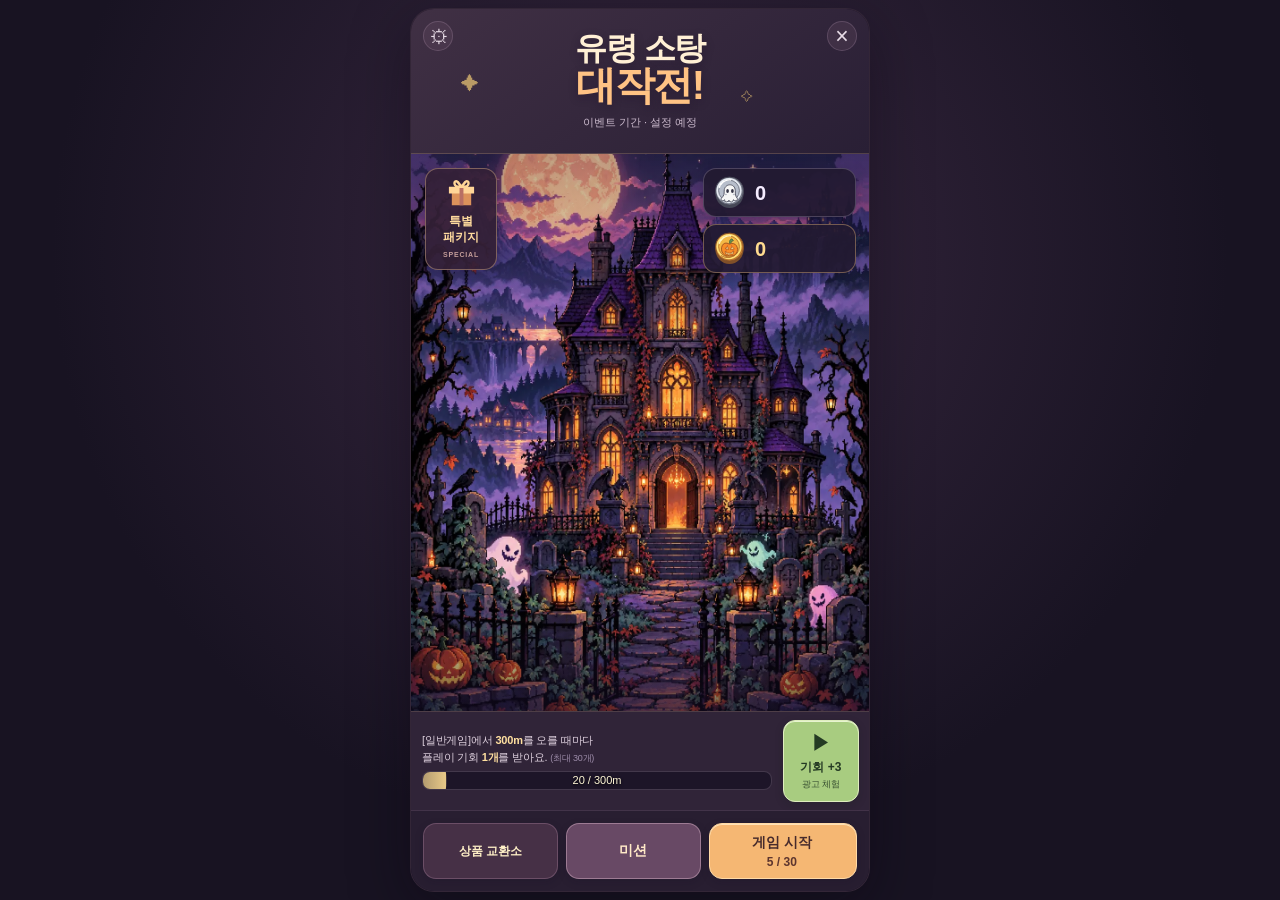
==== site/index.html @ 6f6b8cf3 "Refine quit flow, miss penalty settings, and bounty reel motion" ====
<!doctype html>
<html lang="ko"><head><meta charset="utf-8"><meta name="viewport" content="width=device-width,initial-scale=1,viewport-fit=cover"><meta name="theme-color" content="#181225"><meta name="color-scheme" content="dark light"><meta name="description" content="캣점프 할로윈 이벤트 · 유령을 잡고, 강화하고, 호박 코인으로 상품을 교환하세요."><title>유령 소탕 대작전! · 캣점프 할로윈</title><link rel="preload" as="image" href="assets/refined-ghost-atlas.webp"><link rel="preload" as="image" href="assets/game-over-halloween-v1.png"><link rel="icon" href="assets/target.png"><link rel="stylesheet" href="style.css?v=20261011-common-defaults"><link rel="stylesheet" href="viewport.css?v=20261011-common-defaults"><link rel="stylesheet" href="shot-effects.css?v=20261011-common-defaults"><link rel="stylesheet" href="hunt-ui.css?v=20261011-common-defaults"><link rel="stylesheet" href="shotgun.css?v=20261011-common-defaults"><link rel="stylesheet" href="event-dialogs.css?v=20261011-common-defaults"><link rel="stylesheet" href="missions.css?v=20261011-common-defaults"></head><body>
<main class="app" id="app">
<section class="screen lobby" id="lobby" aria-label="이벤트 메인화면">
<header class="event-header"><button class="icon-button event-settings" id="settings-open" aria-label="프로토타입 설정">⚙</button><button class="icon-button close-event" id="close-event" aria-label="이벤트 닫기">×</button><div class="title-stars" aria-hidden="true">✦ <span>✧</span></div><h1>유령 소탕<br><em>대작전!</em></h1><p class="event-period">이벤트 기간 · 설정 예정</p></header>
<div class="lobby-scene"><img class="scene-art" src="assets/haunted-lobby.webp" alt="보름달 아래 빛나는 창문과 유령들이 있는 픽셀 저택"><div class="scene-shade"></div>
<button class="package-button" id="package-open"><span class="package-icon" aria-hidden="true"><svg viewBox="0 0 32 32"><path d="M6 13h20v15H6z" fill="#dc925b"/><path d="M3 9h26v7H3z" fill="#ffd597"/><path d="M14 9h4v19h-4z" fill="#b86f64"/><path d="M16 9C6 10 8 1 12 4zm0 0c10 1 8-8 4-5z" fill="none" stroke="#ffd597" stroke-width="2.5" stroke-linejoin="round"/></svg></span><span>특별<br>패키지</span><small>SPECIAL</small></button>
<div class="lobby-wallet" aria-label="보유 코인"><div class="currency silver" aria-label="강화 코인"><span data-coin="ghost"></span><div><strong id="wallet-upgrade">0</strong></div></div><div class="currency gold" aria-label="상품교환소 코인"><span data-coin="pumpkin"></span><div><strong id="wallet-event">0</strong></div></div></div>
</div>
<section class="chance-panel" aria-label="플레이 기회 충전"><button class="distance-panel" id="distance-open" aria-label="일반 게임 거리와 기회 획득 안내"><p>[일반게임]에서 <b>300m</b>를 오를 때마다<br>플레이 기회 <b>1개</b>를 받아요. <span>(최대 30개)</span></p><div class="distance-track"><i id="distance-fill"></i><strong id="distance-count">20 / 300m</strong></div></button><button class="ad-button" id="ad-open"><span class="play-icon">▶</span><b>기회 +3</b><small>광고 체험</small></button></section>
<footer class="lobby-actions"><button type="button" class="shop-button" id="shop-open" aria-disabled="true">상품 교환소</button><button type="button" class="mission-button" id="mission-open">미션</button><button class="start-button" id="upgrade-open">게임 시작<span id="ticket-count">5 / 30</span><i>▶</i></button></footer>
</section>
<section class="screen closed-screen" id="closed-screen" hidden><span class="closed-art" data-coin="pumpkin"></span><h2>할로윈의 밤이<br>기다리고 있어요.</h2><button class="primary" id="reopen">이벤트 다시 열기</button></section>
<section class="screen hunt-screen" id="hunt-screen" hidden aria-label="유령 사냥">
<header class="hunt-hud">
<div class="hunt-topline"><div class="hunt-clock" role="timer" aria-label="남은 시간"><i id="time-fill"></i><strong id="time-label">1:30</strong></div><button class="icon-button" id="pause" aria-label="일시정지">Ⅱ</button></div>
<div class="hunt-status-row"><div class="wave-status" aria-label="웨이브 진행"><strong>Wave <b id="wave-number">1</b></strong><span><b id="wave-count">0</b><i>/</i><b id="wave-goal">8</b></span></div><div class="bounty-status" aria-label="황금 유령 현상금 배수"><span class="wanted-art" id="wanted-art"></span><b id="multiplier">×?</b></div><div class="run-wallet" aria-label="이번 판 강화 코인"><span data-coin="ghost"></span><b id="run-upgrade">0</b></div></div>
</header>
<div class="arena" id="arena" aria-label="유령 사냥터"><div class="arena-scenery"></div><div id="ghost-layer"></div><canvas id="effect-layer" aria-hidden="true"></canvas><span class="arena-hint">사라지기 전에, 탭!</span>
<div class="wave-intro" id="wave-intro" hidden><h2 id="brief-wave">Wave 1</h2><div class="bounty-card"><span class="wanted-label">유령 현상금</span><div class="bounty-reward" role="group" aria-label="황금 유령 한 마리의 호박 코인 현상금"><span data-coin="pumpkin"></span><strong id="brief-coins" aria-live="polite">+?</strong></div><div class="poster-portrait"><div id="brief-art"></div></div><div class="bounty-formula"><div class="bounty-reel" id="brief-reel" aria-hidden="true"><div id="brief-strip"></div></div><b id="brief-multiplier" hidden>X?</b></div></div></div>
<div id="ending" class="ending" role="status" hidden><img src="assets/game-over-halloween-v1.png" width="1536" height="1024" alt="GAME OVER"></div></div>
<footer class="hunt-item-slot" aria-label="현재 적용 중인 광고 아이템"><span id="shotgun-active" class="active-item" hidden><strong>샷건</strong><span>적용 중</span></span><span id="ghosts-x2-active" class="active-item" hidden><strong>유령 X2</strong><span>적용 중</span></span></footer>
</section>
</main>
<p id="storage-note" role="status"></p>
<dialog id="mission-dialog" class="mission-dialog" aria-labelledby="mission-title">
<div class="mission-heading"><button type="button" id="mission-back" class="event-back" aria-label="이벤트 메인화면으로 돌아가기"><svg viewBox="0 0 44 36" aria-hidden="true" focusable="false"><path d="M19 4 5 18l14 14v-7h20V11H19Z" fill="currentColor" stroke="#814523" stroke-width="2.5" stroke-linejoin="miter"/></svg></button><h2 id="mission-title">미션</h2><span aria-hidden="true"></span></div>
<div id="mission-list" class="mission-list" role="region" aria-label="미션 목록" tabindex="0"></div>
<footer class="mission-reward"><div class="mission-reward-top"><p>모든 미션 완료 시<br><strong>특별 고양이</strong> 획득</p><img src="assets/special-cat-reward.svg" width="146" height="106" alt="특별 고양이 보상"></div><div class="mission-reward-bottom"><div id="mission-total-track" class="mission-track" role="progressbar" aria-label="완료한 미션 수" aria-valuemin="0" aria-valuemax="9" aria-valuenow="0"><i id="mission-total-fill"></i><span id="mission-total-count">0 / 9</span></div><button type="button" id="mission-claim" class="mission-claim" disabled>받기</button></div></footer>
</dialog>
<dialog id="upgrade-dialog" class="event-dialog" aria-labelledby="upgrade-title">
<div class="event-dialog-heading">
<button type="button" class="event-back" data-close="upgrade-dialog" aria-label="이벤트 메인화면으로 돌아가기"><svg viewBox="0 0 44 36" aria-hidden="true" focusable="false"><path d="M19 4 5 18l14 14v-7h20V11H19Z" fill="currentColor" stroke="#814523" stroke-width="2.5" stroke-linejoin="miter"/></svg></button>
<h2 class="event-dialog-title" id="upgrade-title">업그레이드</h2>
</div>
<div class="event-panel">
<div class="upgrade-wallet" aria-label="보유 강화 코인"><span data-coin="ghost"></span><b id="upgrade-balance">0</b></div>
<div id="upgrade-cards"></div>

<div class="event-dialog-actions upgrade-actions">
<button type="button" class="reward-ad" id="shotgun-ad" aria-label="광고 체험으로 다음 한 판 샷건 장착"><span class="video-mark" aria-hidden="true">▶</span><span id="shotgun-label">샷건 장착</span></button>
<button type="button" class="reward-ad" id="ghosts-x2-ad" aria-label="광고 체험으로 다음 한 판 유령 소환 빈도 2배"><span class="video-mark" aria-hidden="true">▶</span><span id="ghosts-x2-label">유령 X2</span></button>
<button type="button" class="event-action" id="upgrade-start">게임 시작<span id="upgrade-tickets">(5/30)</span></button>
</div></div></dialog>
<dialog id="pause-dialog" aria-labelledby="pause-title"><small>TAKE A BREATH</small><h2 id="pause-title">잠깐, 숨 고르기</h2><p>유령들도 기다리고 있어요.</p><button class="icon-button pause-sound" id="sound" aria-label="사운드 켜짐">♪</button><button class="primary" id="resume">계속 사냥하기</button><button class="quiet" id="quit">사냥 종료하고 보상 받기</button></dialog>
<dialog id="continue-dialog" class="event-dialog" aria-labelledby="continue-title">
<h2 class="event-dialog-title" id="continue-title">이어하기</h2>
<div class="event-panel">
<figure class="continue-portrait"><img src="assets/continue-friends.png" alt="고양이를 응원하는 다섯 유령 친구" width="512" height="512"></figure>
<p class="continue-copy">광고 시청 후 계속 플레이하시겠습니까?<br><span>(체력 회복, 샷건 및 유령 X2 적용)</span></p>
<div class="event-dialog-actions"><button type="button" class="event-action secondary" id="continue-back">뒤로</button><button type="button" class="reward-ad" id="continue-ad"><span class="video-mark" aria-hidden="true">▶</span>이어하기</button></div>
</div></dialog>
<dialog id="result-dialog" class="event-dialog" aria-labelledby="result-title">
<h2 class="event-dialog-title" id="result-title">게임 결과</h2>
<div class="event-panel">
<div class="result-summary">
<div class="result-silver" aria-label="획득한 강화 코인"><span data-coin="ghost"></span><strong id="result-upgrade-coins">+0</strong></div>
<div class="result-completed"><strong><span>WAVE</span> <b id="result-waves">0</b></strong></div>
</div>
<section class="result-prize" aria-labelledby="result-prize-title">
<h3 id="result-prize-title">획득 보상</h3>
<div class="result-pumpkin" aria-label="획득한 상품 교환소 코인"><span data-coin="pumpkin"></span><strong id="result-event-coins" aria-live="polite">+0</strong></div>
<button type="button" class="reward-ad" id="result-double"><span class="video-mark" aria-hidden="true">▶</span><span id="result-double-label">보상 2배</span></button>

</section>
<div class="event-dialog-actions"><button class="event-action secondary" id="result-home">뒤로</button><button class="event-action" id="result-retry">재도전<span id="result-tickets">(0/30)</span></button></div>
</div></dialog>
<dialog id="info-dialog" aria-labelledby="info-title"><small id="info-eyebrow">HALLOWEEN EVENT</small><h2 id="info-title"></h2><p id="info-copy"></p><button class="primary" id="info-action" hidden></button><button class="quiet" data-close="info-dialog">닫기</button></dialog>
<dialog id="settings-dialog" aria-labelledby="settings-title"><div class="dialog-heading"><h2 id="settings-title">프로토타입 설정</h2><button class="icon-button" data-close="settings-dialog" aria-label="설정 닫기">×</button></div><p>밸런스는 다음 판부터 적용돼요.</p><form id="settings-form"><label>시작 시간 <input id="setting-duration" type="number" min="15" max="120" step="5" required></label><label>헛발 1회당 감소 시간 (초) <input id="setting-miss-penalty" type="number" min="0" max="5" step="0.1" required></label><label>기본 시간 회복 (%) <input id="setting-recovery-percent" type="number" min="0" max="30" step="1" required></label><label>한 판 총 회복 한도 (초) <input id="setting-recovery-limit" type="number" min="0" max="300" step="5" required></label><label>유령 등장 간격 <input id="setting-spawn" type="number" min="0.15" max="2" step="0.01" required></label><label>황금 등장 간격 <input id="setting-gold-interval" type="number" min="1" max="30" step="0.5" required></label><label>웨이브당 황금 한도 <input id="setting-gold-limit" type="number" min="1" max="10" step="1" required></label><button class="primary" type="submit">적용하기</button></form><button class="quiet" id="demo-credit">강화·교환 체험용 코인 +100</button><button class="quiet" id="reset-records">최고 기록 초기화</button><button class="quiet" id="defaults">밸런스 기본값 복원</button><p id="settings-status" role="status" class="status"></p></dialog>
<noscript>JavaScript를 켜면 게임을 플레이할 수 있어요.</noscript><script type="module" src="app.mjs?v=20261012-play-controls"></script></body></html>
---- site/style.css ----
:root{color-scheme:dark;--ink:#191123;--panel:#282039;--line:#5c435a;--cream:#fff0c7;--muted:#b3a0b9;--orange:#ffa652;--purple:#c9b0ed;--gold:#ffd977}*{box-sizing:border-box}body{margin:0;background:#130e1d;color:var(--cream);font-family:-apple-system,BlinkMacSystemFont,'Segoe UI','Malgun Gothic',sans-serif;font-size:14px;min-height:100svh;background-image:radial-gradient(#65445840 1px,transparent 1px);background-size:18px 18px}button,input{font:inherit}button{cursor:pointer;touch-action:manipulation;color:inherit}button:focus-visible,input:focus-visible{outline:3px solid #ffe0a0;outline-offset:3px}button:disabled{cursor:not-allowed;filter:saturate(.25);opacity:.55}button{border:0}button:not(:disabled):active{transform:translateY(2px)}[hidden]{display:none!important}svg,img{display:block}svg{width:100%;height:100%}.desktop-label{max-width:460px;margin:22px auto 12px;letter-spacing:3px;font-size:10px;color:#b19bb9;text-align:center}.desktop-label span{color:var(--orange);padding:0 10px}.app{width:min(100%,460px);margin:auto;border:4px solid #110d19;box-shadow:0 0 0 1px #8b6b7555,0 22px 80px #0007;overflow:hidden;background:var(--ink)}.screen{height:clamp(750px,calc(100svh - 98px),940px);min-height:750px}.lobby{display:grid;grid-template-rows:150px minmax(350px,1fr) 100px 80px}.event-header{position:relative;text-align:center;background:#2c1e35;border-bottom:4px solid #110d19;overflow:hidden;background-image:linear-gradient(90deg,#372437 1px,transparent 1px),linear-gradient(#372437 1px,transparent 1px);background-size:24px 24px}.event-kicker{display:block;color:#d6ad96;font-size:9px;letter-spacing:2.5px;margin-top:12px}.event-header h1{margin:7px 0 6px;font-family:'Arial Black','Malgun Gothic',sans-serif;font-size:31px;line-height:1.12;letter-spacing:2px;font-weight:1000;color:#ffdba0;text-shadow:3px 0 #743b3a,-3px 0 #743b3a,0 3px #743b3a,0 -3px #743b3a,4px 5px #140f1d}.event-header h1 em{font-size:41px;color:#ffab5b;font-style:normal}.event-period{font-size:10px;letter-spacing:1px;color:#cfb8c3;margin:10px 0 0}.title-stars{position:absolute;left:48px;top:58px;color:#ffd77a;font-size:24px}.title-stars span{position:absolute;left:282px;top:16px;font-size:15px}.icon-button{width:34px;height:34px;background:#403044;border:2px solid #816371;box-shadow:inset 2px 2px #b2877740,inset -2px -2px #140f20;color:#ecdbcd;font-size:23px;display:grid;place-items:center;line-height:1}.close-event{position:absolute;right:10px;top:10px;width:28px;height:28px;font-size:23px}.lobby-scene{position:relative;isolation:isolate;background:#291d3a;overflow:hidden}.scene-art{width:100%;height:100%;object-fit:cover;object-position:center 50%;image-rendering:auto;position:absolute;inset:0;z-index:-2}.scene-shade{position:absolute;inset:0;background:linear-gradient(#17102b45,transparent 35%,transparent 80%,#140c2599);z-index:-1}.package-button{position:absolute;top:12px;left:12px;width:73px;padding:7px 4px 5px;background:#3a263def;border:2px solid #9a725e;box-shadow:3px 3px #170f29,inset 2px 2px #efcda02c;color:#ffdb9e;font-size:12px;font-weight:bold}.package-icon{display:block;font-size:27px;line-height:30px;color:#fcb54e;text-shadow:2px 2px #bd6737}.package-button small{display:block;font-size:7px;margin-top:5px;letter-spacing:1px;color:#c49d9a}.lobby-wallet{position:absolute;right:10px;top:12px;width:145px;display:grid;gap:6px}.currency{height:47px;background:#251c32ee;border:2px solid #938593;box-shadow:2px 2px #100c1c;display:flex;align-items:center;gap:9px;padding:3px 8px}.currency>span{width:29px;height:31px;flex-shrink:0}.currency div{min-width:0}.currency small{display:block;font-size:8px;color:#d5c8e7;line-height:12px}.currency strong{font-size:19px;font-weight:700;line-height:23px;color:#f5ecff}.currency.gold{border-color:#bf9460}.currency.gold small{color:#e8c88b}.currency.gold strong{color:#ffdd80}.scene-caption{position:absolute;bottom:12px;left:12px;right:12px;padding:9px 10px;background:#1a152ae6;border:1px solid #9a78816b;font-size:10px;display:flex;align-items:center;gap:7px}.caption-dot{width:5px;height:5px;background:#ffb766;box-shadow:0 0 8px #ffbb80}.scene-caption small{margin-left:auto;color:#a992bb;font-size:8px}.scene-caption b{color:#eed9c1}.chance-panel{display:grid;grid-template-columns:1fr 82px;border-top:4px solid #110c1a;border-bottom:4px solid #110c1a;background:#33273e}.distance-panel{padding:11px 10px 8px;background:none;text-align:left;min-width:0}.distance-panel p{margin:0 0 8px;font-family:'Malgun Gothic',sans-serif;font-size:10px;line-height:1.6;color:#ded0de;letter-spacing:-.3px}.distance-panel p b{color:#ffe0a0}.distance-panel p span{font-size:9px;color:#9e8daa}.distance-track{height:19px;background:#161122;border:2px solid #706073;position:relative;overflow:hidden}.distance-track i{width:100%;transform-origin:left;position:absolute;left:0;top:0;height:100%;background:#dac584;box-shadow:inset 0 3px #ffefad}.distance-track strong{position:relative;display:block;text-align:center;line-height:15px;color:#fff7d7;font-size:10px;text-shadow:1px 1px #000,-1px -1px #000;font-weight:400}.ad-button{background:#a5c584;border-left:3px solid #150e20;color:#24332c;box-shadow:inset 3px 3px #d0dfa6,inset -3px -3px #62784e;display:flex;align-items:center;justify-content:center;flex-direction:column;gap:4px}.play-icon{border:2px solid #314b39;box-shadow:2px 2px #354d3a;font-size:21px;width:36px;height:28px;line-height:23px;text-align:center}.ad-button b{font-size:12px;margin-top:2px}.ad-button small{font-size:8px;opacity:.85}.lobby-actions{display:grid;grid-template-columns:1fr 1.25fr;gap:12px;padding:12px;background:#251c31}.lobby-actions button{border:2px solid #795a69;box-shadow:inset 2px 2px #fff1bb22,inset -3px -3px #120c2055,3px 3px #0f0c16;font-weight:bold;font-size:13px;min-height:50px}.shop-button{display:flex;align-items:center;justify-content:center;gap:8px;background:#453044}.shop-button>span{width:24px;height:26px}.start-button{position:relative;background:#efa259!important;border-color:#ffd38e!important;color:#382430;padding-right:20px}.start-button>span{display:block;font-size:10px;margin-top:4px;color:#613838}.start-button i{position:absolute;right:14px;top:19px;font-style:normal;font-size:13px}.outside-tools{width:min(460px,100%);margin:12px auto 20px;display:flex;align-items:center;justify-content:space-between;color:#6f5f80;font-size:7px;padding:0 4px}.outside-tools button{color:#b29aba;background:none;font-size:9px;padding:5px}.outside-tools button:disabled{opacity:.3}#storage-note{text-align:center;color:#ffab81;font-size:11px}.owned-decor{position:absolute;left:18px;bottom:65px;display:flex;gap:12px;align-items:end}.owned-decor span{width:40px;height:48px;filter:drop-shadow(3px 3px #170e25);animation:float 3s ease-in-out infinite}.owned-decor .owned-badge{width:auto;height:auto;padding:7px;background:#452836;border:2px solid #dca263;color:#ffdeaa;font-size:10px;animation:none}.closed-screen{display:flex;flex-direction:column;align-items:center;justify-content:center;gap:25px;text-align:center}.closed-art{height:100px;width:100px}.closed-screen h2{font-size:23px;line-height:1.6}.closed-screen button{width:70%}
dialog{width:min(410px,calc(100vw - 28px));max-height:calc(100svh - 30px);overflow:auto;border:3px solid #ad8190;background:#2b2037;color:var(--cream);padding:23px;box-shadow:0 0 0 4px #130d20,8px 8px #100b18cc;text-align:center;scrollbar-color:#8f6587 #261b32}dialog::backdrop{background:#0d0918c9}dialog h2{font-size:23px;margin:8px 0 18px;letter-spacing:-1px}dialog>small,.dialog-heading small{font-size:8px;letter-spacing:2px;color:#c398aa}dialog p{color:#c8b4c9;font-size:12px;line-height:1.8}.dialog-heading{display:flex;align-items:center;justify-content:space-between;text-align:left;gap:10px}.dialog-heading .icon-button{flex-shrink:0}.dialog-heading h2{margin:7px 0 12px}.dialog-wallet{display:flex;align-items:center;gap:9px;padding:11px;background:#1c1629;border:1px solid #76596e;color:#f4e4be}.dialog-wallet>span{height:25px;width:25px}.dialog-wallet>b{font-size:19px;margin-right:14px}.dialog-wallet>small{font-size:10px;color:#a88daa}.dialog-intro{font-size:10px!important;margin:13px 0}.primary{display:block;width:100%;background:#eda15d;border:2px solid #ffd491;color:#3d2631;box-shadow:inset 2px 2px #ffe3a17d,inset -3px -3px #b76e43,3px 3px #160e20;min-height:48px;padding:13px;font-weight:bold;font-size:14px;margin-top:15px}.primary span{font-size:10px;display:block;margin-top:5px;font-weight:normal}.quiet{display:block;width:100%;padding:13px 4px;background:transparent;color:#d6becb;font-size:11px}.status{font-size:10px!important;color:#efc38c!important;min-height:16px}.fine-print{font-size:9px!important;color:#a68da8!important;margin:14px 0 0!important;line-height:1.8!important}#upgrade-cards{display:grid;gap:10px}.upgrade-card{border:2px solid #654d6b;background:#21182e;text-align:left;padding:12px;position:relative}.upgrade-card-head{display:flex;align-items:center;gap:9px}.upgrade-card-icon{width:32px;height:32px;flex-shrink:0}.upgrade-card h3{font-size:12px;margin:0;line-height:1.5;flex:1}.upgrade-level{font-size:9px;color:#dcc28c;white-space:nowrap}.upgrade-card p{font-size:9px;margin:7px 0;line-height:1.6;color:#a890ae}.upgrade-bottom{display:flex;align-items:center;justify-content:space-between;gap:5px}.upgrade-effect{font-size:12px;white-space:nowrap;color:#d8cee9}.upgrade-effect b{color:#ffe0a1}.upgrade-effect span{padding:0 5px;color:#816888}.upgrade-buy{border:1px solid #9e7b9d;background:#5c4166;padding:7px 9px;font-size:9px;min-height:31px;white-space:nowrap}.upgrade-track{height:3px;background:#110d1e;margin-top:10px}.upgrade-track i{display:block;height:100%;background:#d7a9ca;transform-origin:left}.shop-item{display:grid;grid-template-columns:45px 1fr;gap:10px;text-align:left;padding:15px 0;border-bottom:1px solid #6d516b}.shop-item-art{height:48px;width:44px}.shop-item h3{font-size:13px;margin:0 0 4px}.shop-item p{font-size:9px;margin:0}.shop-item button{padding:7px 10px;margin-top:8px;font-size:10px;background:#6b4e46;border:1px solid #b7986d;color:#ffe0a0}#info-copy{white-space:pre-line}#settings-form label{display:flex;align-items:center;justify-content:space-between;font-size:11px;margin:12px 0}input{width:90px;background:#171121;border:2px solid #795f7e;color:#ffe4b5;padding:8px}#settings-form .primary{font-size:12px}.hunt-screen{display:flex;flex-direction:column;background:#21172d}.hunt-header{display:flex;align-items:center;justify-content:space-between;padding:14px 16px 8px}.hunt-header small{display:block;font-size:8px;letter-spacing:2px;color:#a58bac}.hunt-header strong{font-size:20px;color:#ffe2ac;line-height:1.7}.hunt-controls{display:flex;gap:8px}.timer{display:flex;align-items:center;gap:10px;padding:0 16px 12px;color:#e1c191}.timer>div{height:7px;flex:1;background:#100d19;border:1px solid #634e6b}.timer i{display:block;height:100%;width:100%;background:#bfc993;transform-origin:left}.timer strong{font-size:13px;width:39px;text-align:right}.hunt-wallet{display:grid;grid-template-columns:1fr 1fr;margin:0 12px 10px;gap:8px}.hunt-wallet>div{display:grid;grid-template-columns:28px 1fr;column-gap:8px;background:#171120;border:1px solid #674d66;padding:8px}.hunt-wallet>div>span{grid-row:1/3;width:27px;height:29px}.hunt-wallet small{font-size:8px;color:#ad94b2}.hunt-wallet b{font-size:17px;line-height:21px}.hunt-wallet>div+div{color:#ffda8f}.wanted-bar{display:flex;align-items:center;gap:9px;background:#4b3343;padding:8px 14px;border-top:2px solid #8e656a;border-bottom:3px solid #120e1e;min-height:63px}.wanted-art{height:43px;width:43px}.wanted-bar>div{flex:1}.wanted-bar small{font-size:8px;display:block;color:#c6a0b1}.wanted-bar strong{font-size:12px;line-height:2;color:#ffe0aa}.wanted-bar>b{font-size:26px;color:#ffc373}.wanted-bar>small{font-size:10px;white-space:nowrap}.arena{position:relative;flex:1;min-height:250px;overflow:hidden;isolation:isolate;touch-action:none;user-select:none;background:#221831}.arena-scenery{position:absolute;inset:0;z-index:-2;background:linear-gradient(#171127b3,#201327b0),url('assets/haunted-lobby.webp') center 72%/cover;image-rendering:auto}.arena-hint{position:absolute;bottom:12px;left:0;right:0;text-align:center;color:#9e86b7;font-size:8px;pointer-events:none;letter-spacing:1px}#ghost-layer,#effect-layer{position:absolute;inset:0;pointer-events:none}.ghost-target{position:absolute;top:0;left:0;padding:0;margin:0;background:transparent;pointer-events:auto;transform-origin:center;border:0;will-change:transform;filter:drop-shadow(3px 4px #140d26)}.ghost-target:not(:disabled):active{filter:brightness(1.3)}.ghost-target:disabled{opacity:1;filter:drop-shadow(3px 4px #140d26)}.ghost-target svg{width:100%;height:100%}.type-gold{z-index:2;filter:drop-shadow(0 0 6px #ffe89780)}.hunt-footer{background:#2c2036;border-top:3px solid #110b1c;padding:12px 16px 14px}.hunt-footer>div:first-child{display:flex;align-items:center;justify-content:space-between}.hunt-footer span{font-size:10px;color:#bb9fc0}.hunt-footer strong{font-size:17px}.wave-track{height:5px;margin-top:9px;background:#130d20}.wave-track i{display:block;height:100%;width:100%;background:#d9bb80;transform-origin:left}.hunt-footer p{display:flex;align-items:center;gap:7px;margin:9px 0 6px;font-size:10px;color:#c9afca}.hunt-footer p>span[data-coin]{width:17px;height:18px}.hunt-footer p>b{color:#ffdb94}.hunt-footer p>span:last-child{margin-left:auto;font-size:9px;color:#f0b883}.hunt-footer>small{font-size:8px;color:#8e769b}.field-toast{position:absolute;top:14px;left:50%;transform:translateX(-50%);background:#161022e8;border:1px solid #a6807b;padding:9px 12px;color:#ffe0ab;font-size:11px;white-space:nowrap;z-index:8;opacity:0;pointer-events:none}.field-toast.visible{opacity:1}.wave-intro{position:absolute;inset:0;background:#170f28ec;z-index:10;display:flex;flex-direction:column;align-items:center;justify-content:center;text-align:center;padding:10px}.wave-intro>small{font-size:9px;color:#aa8bb9}.wave-intro h2{margin:7px 0 12px;font-size:25px;letter-spacing:2px;color:#ffe0a7}.bounty-card{padding:13px 25px;background:#483043;border:3px solid #c99770;box-shadow:4px 4px #0e0a1b;min-width:215px}.wanted-label{display:block;color:#dcb686;letter-spacing:5px;font-size:14px;font-weight:bold}#brief-art{height:64px;width:64px;margin:8px auto}.bounty-card>strong{font-size:13px;display:block}.bounty-card>small{display:block;color:#c3a7b8;font-size:8px;margin-top:8px}.bounty-formula{display:flex;align-items:center;justify-content:center;gap:7px;margin:8px 0}.bounty-formula>span{width:22px;height:23px}.bounty-formula>b{font-size:20px}.bounty-reel{height:38px;overflow:hidden;width:70px;font-size:28px;color:#ffcf82;font-weight:bold;background:#281d31;--reel-row:38px}.bounty-reel span{display:flex;height:38px;align-items:center;justify-content:center}#brief-strip{will-change:transform}#brief-multiplier{font-size:28px;color:#ffcd7b}#brief-status{font-size:8px;color:#d8b3bc;margin:4px 0}#brief-reward{font-size:23px;color:#ffd493}.wave-intro>p{font-size:12px;margin:15px 0 9px}.wave-intro[data-reveal=revealed] .bounty-card{border-color:#ffe09d}.ending{position:absolute;inset:0;z-index:12;background:#160f29e8;display:flex;flex-direction:column;align-items:center;justify-content:center}.ending strong{font-size:30px;color:#ffce90}.ending p{font-size:12px;text-align:center;line-height:1.8}.shot-effect{position:absolute;width:0;height:0;z-index:6;pointer-events:none}.shot-flash{display:block;position:absolute;width:27px;height:27px;background:#fff0b0;clip-path:polygon(40% 0,60% 0,60% 35%,100% 35%,100% 60%,60% 60%,60% 100%,40% 100%,40% 60%,0 60%,0 35%,40% 35%);transform:translate(-50%,-50%);animation:flash .2s steps(3) forwards}.shot-ring{position:absolute;display:block;width:31px;height:31px;border:2px solid #ffba89;transform:translate(-50%,-50%);animation:ring .3s steps(4) forwards}.shot-tracer{position:absolute;display:block;left:0;top:0;height:2px;width:var(--length);background:#ffe2a3;transform-origin:left;transform:rotate(var(--rotation));animation:flash .12s linear forwards}.shot-text{display:block;position:absolute;top:-24px;left:0;white-space:nowrap;font-size:15px;font-weight:bold;color:#ffe0a6;text-shadow:2px 2px #1c122b;animation:reward .65s ease-out forwards}.shot-text small{display:block;font-size:8px;margin-bottom:3px}.miss .shot-text{color:#f68d87}.result-wave{padding:20px 8px;background:#1b1426;border:2px solid #765474;margin:12px 0}.result-wave small{font-size:10px;color:#b8a1bd;display:block}.result-wave strong{font-size:26px;color:#ffcb86;display:block;margin:9px 0}.result-wave b{font-size:43px}.result-wave span{font-size:10px;color:#d7b6ed}.result-counts{display:flex;justify-content:space-between;font-size:10px;color:#b99ec0}.result-counts b{color:#f5e2d1}.reward-receipt{display:grid;grid-template-columns:1fr 1fr;gap:8px;margin:18px 0 4px}.reward-receipt>div{border:1px solid #7b627f;background:#21172c;padding:12px}.reward-receipt>div>span{width:32px;height:34px;margin:0 auto 8px}.reward-receipt small{display:block;font-size:9px;color:#bda1c9}.reward-receipt strong{display:block;font-size:26px;margin-top:5px}.reward-receipt>div+div{border-color:#a88159;color:#ffda8b}.reward-receipt>div+div small{color:#d7b489}@keyframes float{50%{transform:translateY(-6px)}}@keyframes flash{to{opacity:0}}@keyframes ring{to{scale:1.8;opacity:0}}@keyframes reward{from{opacity:1;transform:translate(-50%,0)}to{opacity:0;transform:translate(-50%,-40px)}}
@media(max-width:500px){.desktop-label{display:none}.app{border-width:0;width:100%;box-shadow:none}.screen{height:100svh;min-height:660px}.lobby{grid-template-rows:140px minmax(290px,1fr) 96px 78px}.event-header h1{font-size:30px}.event-header h1 em{font-size:37px}.event-period{margin-top:7px}.outside-tools{margin:0;padding:8px 10px;background:#181020}.outside-tools>span{display:none}.title-stars{left:40px}.title-stars span{left:260px}}@media(max-width:360px){.distance-panel p{font-size:9px}.lobby-wallet{width:130px}.currency strong{font-size:17px}.scene-caption{font-size:9px}.scene-caption small{font-size:7px}.lobby-actions{gap:8px}.lobby-actions button{font-size:11px}.upgrade-effect{font-size:10px}.upgrade-buy{font-size:8px}.title-stars{display:none}.bounty-card{padding:8px 20px}.upgrade-card{padding:10px}dialog{padding:17px}.hunt-wallet small{font-size:7px}}@media(max-height:730px){.lobby{grid-template-rows:125px minmax(290px,1fr) 92px 72px}.event-header h1{font-size:26px}.event-header h1 em{font-size:32px}.event-kicker{margin-top:10px;font-size:8px}.event-period{font-size:8px}.title-stars{top:48px}.lobby-actions{padding:10px}.hunt-header{padding-top:9px}.hunt-wallet{margin-bottom:7px}.wanted-bar{min-height:54px;padding:5px 12px}.wanted-art{height:36px;width:36px}.wave-intro h2{font-size:20px;margin:5px 0 7px}.bounty-card{padding:7px 20px}#brief-art{height:42px;width:42px;margin:5px auto}.bounty-formula{margin:4px 0}.wave-intro>p{margin:9px 0 5px}.hunt-footer{padding:9px 12px}.hunt-header strong{font-size:17px}.hunt-wallet>div{padding:6px}}@media(prefers-reduced-motion:reduce){*,*::before,*::after{animation:none!important}.shot-effect{opacity:.8}}

.upgrade-card-head>b{font-size:9px;color:#dcc28c;white-space:nowrap}.upgrade-buy{display:flex;align-items:center;justify-content:center;gap:6px;width:100%;margin-top:10px}.upgrade-buy svg,.shop-item button svg{display:inline-block;width:18px;height:20px;vertical-align:middle;margin-right:4px}.shop-item button{display:flex;align-items:center;gap:5px}

/* Fine pixel illustration paired with smooth, legible mobile game UI. */
body{background:#181322;background-image:radial-gradient(ellipse at 50% 28%,#392841 0,transparent 65%);font-size:14px;-webkit-font-smoothing:antialiased}
.desktop-label{font-size:10px;letter-spacing:2px;color:#b7a6bc}
.app{border:1px solid #6d536350;border-radius:24px;box-shadow:0 16px 60px #08050e66}
.event-header{background:linear-gradient(145deg,#403044,#291f35);border-bottom:1px solid #cda87b38}
.event-kicker{font-size:10px;letter-spacing:1.7px;margin-top:14px;color:#d4a989}
.event-header h1{font-family:inherit;font-size:32px;line-height:1.12;letter-spacing:-1.5px;font-weight:850;color:#fff0d5;text-shadow:0 3px 10px #170c2355;margin:8px 0}
.event-header h1 em{font-size:40px;color:#ffc384;letter-spacing:-1.5px;font-weight:850}
.event-period{font-size:11px;letter-spacing:0;color:#cdbccf;margin-top:8px}
.title-stars{font-size:18px;opacity:.65}.title-stars span{font-size:12px}
.icon-button{border:1px solid #ba9eb93d;border-radius:10px;background:#70536b40;box-shadow:none;font-size:23px;color:#e8dce7}
.close-event{border-radius:50%;width:30px;height:30px;right:12px;top:12px}
.package-button{border:1px solid #efc29566;border-radius:13px;background:#342137ed;box-shadow:0 4px 14px #190e2850;width:72px;top:14px;left:14px;padding:9px 4px;font-size:12px;line-height:1.35}
.package-icon{font-size:25px;color:#f5be79;text-shadow:none;line-height:28px}.package-button small{font-size:7px;letter-spacing:.8px}
.lobby-wallet{right:13px;top:14px;width:153px;gap:7px}
.currency{height:49px;border:1px solid #beb5d244;border-radius:13px;background:#231a32ef;box-shadow:0 3px 14px #140c2740;padding:5px 10px;gap:10px}
.currency>span{width:31px;height:33px}.currency small{font-size:9px;line-height:14px}.currency strong{font-size:20px;line-height:22px;font-variant-numeric:tabular-nums}
.currency.gold{border-color:#efbf7d66}.currency.gold strong{color:#ffdb8f}
.scene-caption{border-radius:10px;border:1px solid #ae8ea033;background:#21182edb;font-size:11px;padding:10px 11px;bottom:14px;left:14px;right:14px}
.scene-caption small{font-size:9px;color:#beabc8}.caption-dot{border-radius:50%;width:5px;height:5px}
.chance-panel{border-top:1px solid #c6a78533;border-bottom:1px solid #b192ae24;background:#302438;grid-template-columns:1fr 86px}
.distance-panel{padding:11px 13px}.distance-panel p{font-family:inherit;font-size:11px;line-height:1.55;letter-spacing:-.2px}.distance-panel p span{font-size:9px}
.distance-track{height:19px;border:1px solid #ae99ad42;border-radius:8px;background:#1d1528}.distance-track i{background:linear-gradient(90deg,#b39b70,#e9ca88);box-shadow:none;border-radius:7px}.distance-track strong{font-size:11px;line-height:17px;text-shadow:0 1px 3px #000}
.ad-button{margin:11px 11px 11px 0;border:1px solid #cfe3b13d;border-radius:12px;background:linear-gradient(#b7d299,#8eae73);box-shadow:0 3px 9px #101a1730;gap:2px}
.play-icon{width:28px;height:23px;border:0;box-shadow:none;font-size:21px;line-height:22px}.ad-button b{font-size:12px}.ad-button small{font-size:9px}
.lobby-actions{padding:12px 13px 13px;gap:10px;background:#281e31;grid-template-columns:1fr 1.25fr}
.lobby-actions button{border:1px solid #a7819b60;border-radius:13px;box-shadow:0 3px 8px #140c212b;min-height:50px;font-size:14px;font-weight:700}
.shop-button{background:#463046}.shop-button>span{width:26px;height:28px}
.start-button{background:linear-gradient(135deg,#ffd19a,#f0a65e)!important;border-color:#ffd0a09e!important;color:#523036}.start-button>span{font-size:12px;margin-top:3px}.start-button i{font-size:11px;right:15px}
.outside-tools{font-size:8px}.outside-tools button{font-size:10px;color:#b8a1bf}
.owned-decor .owned-badge{border:1px solid #deac7977;border-radius:18px;background:#42293ce8;font-size:11px;padding:8px 10px;filter:none}
.owned-decor span{filter:drop-shadow(0 4px 4px #170e2580)}
dialog{border:1px solid #af87a266;border-radius:22px;background:linear-gradient(150deg,#37273f,#281e34);box-shadow:0 20px 80px #06030f99;padding:24px;scrollbar-width:thin}
dialog::backdrop{background:#100b1bcc}dialog h2{font-size:24px;font-weight:750;letter-spacing:-.7px}dialog>small,.dialog-heading small{font-size:9px;letter-spacing:1.4px}dialog p{font-size:13px;line-height:1.7}
.dialog-wallet{border:1px solid #9c769547;border-radius:12px;background:#1f172c;padding:11px 13px}.dialog-wallet>b{font-size:20px;font-variant-numeric:tabular-nums}.dialog-wallet>small{font-size:11px}.dialog-wallet>span{width:28px;height:30px}
.dialog-intro{font-size:12px!important;line-height:1.7!important;margin:14px 0}
.primary{border:1px solid #ffd5a26e;border-radius:13px;background:linear-gradient(135deg,#ffcd96,#eda464);box-shadow:0 3px 10px #180d292b;min-height:49px;font-size:15px;color:#4e303b}.primary span{font-size:11px}.quiet{font-size:12px;color:#d0bbd2}
.status{font-size:11px!important;line-height:1.55!important}.fine-print{font-size:10px!important;color:#b4a0bb!important}
.upgrade-card{border:1px solid #9b779545;border-radius:14px;background:#251b32b3;padding:13px}.upgrade-card h3{font-size:13px;letter-spacing:-.3px}.upgrade-card-head>b{font-size:10px;color:#d4b691}.upgrade-card p{font-size:10px;line-height:1.6;color:#b8a3bf;margin:7px 0 9px}.upgrade-effect{font-size:13px}.upgrade-effect span{padding:0 8px}.upgrade-track{height:4px;border-radius:4px;background:#191122;margin-top:9px;overflow:hidden}.upgrade-track i{background:#c99ebe}.upgrade-buy{border:1px solid #b390b555;border-radius:8px;background:#694972;min-height:34px;font-size:11px;margin-top:9px;padding:7px}.upgrade-buy svg{width:19px;height:21px}
.shop-item{padding:17px 0;border-color:#ae8da22e}.shop-item h3{font-size:14px}.shop-item p{font-size:11px}.shop-item button{font-size:12px;border-radius:9px;background:#715047;border-color:#c7a27060;padding:8px 12px}.shop-item-art{width:46px;height:53px}
#settings-form label{font-size:12px}input{border:1px solid #a589ab50;border-radius:9px;background:#21172d;font-size:13px;padding:9px}
.hunt-screen{background:#251b32}.hunt-header small{font-size:9px;letter-spacing:1.4px}.hunt-header strong{font-size:22px;font-weight:750}.hunt-header{padding:15px 17px 8px}.hunt-controls{gap:9px}.timer>div{border:0;border-radius:8px;height:7px;overflow:hidden;background:#151021}.timer i{background:linear-gradient(90deg,#96b87c,#cbdaa4);border-radius:8px}.timer strong{font-size:14px;font-variant-numeric:tabular-nums}
.hunt-wallet{gap:9px}.hunt-wallet>div{border:1px solid #9b79913b;border-radius:12px;background:#1c1428;padding:9px}.hunt-wallet small{font-size:9px;color:#bba5c2}.hunt-wallet b{font-size:18px}.hunt-wallet>div>span{height:32px;width:29px}
.wanted-bar{background:linear-gradient(90deg,#4e3547,#3c2c41);border-top:1px solid #d1a67739;border-bottom:1px solid #8c6a863d;padding:8px 14px;gap:10px}.wanted-bar small{font-size:9px}.wanted-bar strong{font-size:13px;line-height:1.75}.wanted-bar>b{font-size:27px}.wanted-bar>small{font-size:11px}.wanted-art{width:43px;height:47px}
.ghost-target{filter:drop-shadow(0 4px 3px #110b2477)}.ghost-target:disabled{filter:drop-shadow(0 4px 3px #110b2477)}.ghost-target svg{overflow:visible}.arena-hint{font-size:10px;letter-spacing:0;color:#c0a9cb88}
.hunt-footer{background:#302238;border-top:1px solid #ba92ac33;padding:13px 16px}.hunt-footer span{font-size:11px}.hunt-footer strong{font-size:18px}.wave-track{height:6px;border-radius:5px;overflow:hidden;background:#191121}.wave-track i{background:linear-gradient(90deg,#cca96e,#f2cf92);border-radius:5px}.hunt-footer p{font-size:11px;margin:10px 0 7px}.hunt-footer p>span:last-child{font-size:10px}.hunt-footer>small{font-size:10px;color:#b199be}
.field-toast{font-size:12px;border-radius:18px;border:1px solid #bc99a24d;box-shadow:0 3px 10px #100b2133;padding:9px 14px}
.wave-intro{background:#20162de8}.wave-intro>small{font-size:10px;color:#bea5ca}.wave-intro h2{font-size:26px;letter-spacing:.5px;margin:9px 0 13px}.bounty-card{border:1px solid #d3ab797d;border-radius:18px;background:linear-gradient(150deg,#5b3d48,#392839);box-shadow:0 8px 25px #0f091d44;padding:14px 25px;min-width:218px}.wanted-label{font-size:13px;letter-spacing:4px;color:#eac393}.bounty-card>strong{font-size:14px}.bounty-card>small{font-size:9px;color:#ccbacb}.bounty-reel{border-radius:8px;background:#2c1c32;font-variant-numeric:tabular-nums}#brief-multiplier{font-size:29px}#brief-status{font-size:10px;line-height:1.5}#brief-reward{font-size:25px}.wave-intro>p{font-size:13px;margin:15px 0 8px}.wave-intro[data-reveal=revealed] .bounty-card{border-color:#f3d296}
.ending strong{font-size:31px;font-weight:800}.ending p{font-size:13px}.shot-text{text-shadow:0 2px 4px #1c122baa;font-family:inherit}.shot-text small{font-size:9px}.shot-ring{border-radius:50%}.shot-flash{width:22px;height:22px}
.result-wave{border:1px solid #b58bab47;border-radius:15px;background:#23182f}.result-wave small{font-size:12px}.result-wave strong{font-size:24px}.result-wave b{font-size:45px}.result-wave span{font-size:11px}.result-counts{font-size:12px}.reward-receipt>div{border:1px solid #b096b755;border-radius:13px;background:#271b32}.reward-receipt small{font-size:11px}.reward-receipt strong{font-size:29px}.reward-receipt>div+div{border-color:#cfa46b60}
@media(max-width:500px){.app{border:0;border-radius:0}.lobby{grid-template-rows:145px minmax(290px,1fr) 100px 80px}.event-header h1{font-size:31px}.event-header h1 em{font-size:39px}.event-period{margin-top:8px}.outside-tools{background:#211729}.scene-caption{left:12px;right:12px}}
@media(max-width:360px){.lobby-wallet{width:140px}.currency{padding:5px 8px;gap:7px}.currency small{font-size:8px}.distance-panel p{font-size:10px}.lobby-actions button{font-size:12px}.scene-caption{font-size:10px}.scene-caption small{font-size:8px}.hunt-wallet small{font-size:8px}.upgrade-card h3{font-size:12px}.upgrade-effect{font-size:12px}.upgrade-buy{font-size:10px}.dialog-wallet>b{margin-right:8px}}
@media(max-height:730px){.lobby{grid-template-rows:132px minmax(290px,1fr) 96px 78px}.event-kicker{margin-top:10px}.event-header h1{font-size:28px;margin:6px 0}.event-header h1 em{font-size:34px}.event-period{margin-top:7px;font-size:10px}.bounty-card{padding:8px 20px}#brief-art{width:40px;height:45px;margin:5px auto}.wave-intro h2{font-size:21px;margin:5px 0 8px}.wave-intro>p{margin:10px 0 6px}.bounty-card>small{margin-top:4px}#brief-reward{font-size:21px}.hunt-header{padding-top:9px}.hunt-wallet>div{padding:7px}}

.package-icon{width:31px;height:31px;margin:0 auto 4px}.character-art,.ghost-target .character-art{overflow:hidden;image-rendering:auto}
---- site/viewport.css ----
/* The game occupies the usable viewport, including browser-toolbar and safe-area changes. */
html{width:100%;height:100%;overflow:hidden;overscroll-behavior:none}
body{width:100%;height:100svh;height:100dvh;min-height:0;overflow:hidden;display:flex;align-items:center;justify-content:center;padding:max(8px,env(safe-area-inset-top)) max(0px,env(safe-area-inset-right)) max(8px,env(safe-area-inset-bottom)) max(0px,env(safe-area-inset-left));background-size:auto;overscroll-behavior:none}
.app{width:min(460px,100%,66dvh);height:100%;max-height:940px;min-height:0;flex:none;margin:0;container-type:size;container-name:game}
.screen{height:100%;min-height:0;max-height:100%}
.lobby{grid-template-rows:clamp(105px,17cqh,145px) minmax(0,1fr) clamp(78px,12cqh,100px) clamp(64px,10cqh,80px)}
.lobby-scene,.chance-panel,.lobby-actions{min-height:0}
.event-settings{position:absolute;top:12px;left:12px;width:30px;height:30px;border-radius:50%;font-size:19px}
.event-kicker{margin-top:clamp(9px,1.5cqh,14px)}
.event-header h1{font-size:clamp(23px,3.7cqh,32px);margin:clamp(4px,1cqh,8px) 0;line-height:1.03}
.event-header h1 em{font-size:clamp(28px,4.7cqh,40px)}
.event-period{font-size:clamp(9px,1.3cqh,11px);margin-top:clamp(4px,.9cqh,8px)}
.title-stars{top:45%;left:11%}.title-stars span{left:280px}
.lobby-actions{padding:clamp(8px,1.4cqh,12px) 12px;align-items:stretch}
.lobby-actions button{min-height:0}.start-button i{top:50%;transform:translateY(-50%)}
.distance-panel{padding:8px 11px}.distance-panel p{margin-bottom:5px}.ad-button{margin:8px 10px 8px 0}
#storage-note{position:fixed;left:12px;right:12px;bottom:max(12px,env(safe-area-inset-bottom));z-index:99;background:#2e1f34;color:#ffc0a3;padding:9px;border-radius:10px;font-size:11px;margin:0;pointer-events:none}#storage-note:empty{display:none}
.hunt-screen>header,.hunt-screen>.timer,.hunt-wallet,.wanted-bar,.hunt-footer{flex-shrink:0}
.arena{flex:1 1 0;min-height:0;container-type:size;container-name:field}
.arena-scenery{inset:-3px}
.hunt-footer{padding:12px 15px}.hunt-footer p{flex-wrap:wrap;row-gap:1px}.hunt-footer>small{display:block}
.upgrade-bottom{display:flex;justify-content:space-between;align-items:center;gap:7px}.upgrade-bottom .upgrade-buy{width:auto;min-width:100px;margin:0;flex:none;font-size:10px;padding:6px 8px}
.upgrade-bottom .upgrade-effect{font-size:12px}.upgrade-effect span{padding:0 5px}
dialog{max-height:calc(100dvh - max(12px,env(safe-area-inset-top)) - max(12px,env(safe-area-inset-bottom)));overscroll-behavior:contain}
#upgrade-dialog{padding:20px}.dialog-heading h2{margin-bottom:10px}#upgrade-dialog .dialog-intro{margin:10px 0;font-size:11px!important}#upgrade-dialog .status{margin:10px 0}#upgrade-dialog .primary{margin-top:10px}
@container game (max-height:720px){
  .hunt-header{padding:9px 13px 5px}.hunt-header strong{font-size:20px;line-height:1.5}.hunt-header small{font-size:8px}
  .timer{padding:0 13px 8px;gap:8px}.timer strong{font-size:13px}
  .hunt-wallet{margin:0 10px 7px;gap:7px}.hunt-wallet>div{padding:6px 8px;column-gap:6px}.hunt-wallet small{font-size:8px}.hunt-wallet b{font-size:16px;line-height:19px}.hunt-wallet>div>span{width:26px;height:28px}
  .wanted-bar{padding:5px 12px;min-height:49px;gap:8px}.wanted-art{width:33px;height:39px}.wanted-bar strong{font-size:12px}.wanted-bar>b{font-size:25px}
  .hunt-footer{padding:9px 13px}.hunt-footer strong{font-size:17px}.hunt-footer span{font-size:10px}.hunt-footer p{margin:7px 0 5px;font-size:10px}.hunt-footer>small{font-size:9px}.wave-track{margin-top:7px}
  .scene-caption{padding:8px 9px;bottom:10px}.owned-decor{bottom:54px}
}
@container game (max-height:520px){
  .lobby{grid-template-rows:80px minmax(0,1fr) 65px 57px}.event-kicker{display:none}.event-header h1{font-size:21px;margin:9px 0 4px}.event-header h1 em{font-size:25px}.event-period{font-size:8px;margin:0}.event-settings,.close-event{width:27px;height:27px;top:9px}.title-stars{display:none}
  .lobby-wallet{width:119px;gap:4px;top:8px;right:8px}.currency{height:36px;padding:3px 7px;gap:6px;border-radius:10px}.currency>span{width:24px;height:26px}.currency small{font-size:7px;line-height:10px}.currency strong{font-size:16px;line-height:17px}
  .package-button{top:8px;left:8px;width:57px;font-size:10px;padding:6px 3px}.package-icon{width:22px;height:22px;margin-bottom:2px}.package-button small{display:none}.scene-caption{padding:6px;left:8px;right:8px;bottom:7px;font-size:8px}.scene-caption small{font-size:7px}.owned-decor{display:none}
  .chance-panel{grid-template-columns:1fr 68px}.distance-panel{padding:6px 8px}.distance-panel p{font-size:8px;line-height:1.4;margin-bottom:4px}.distance-panel p span{font-size:7px}.distance-track{height:15px}.distance-track strong{line-height:13px;font-size:9px}.ad-button{margin:6px 7px 6px 0;gap:0}.ad-button b{font-size:10px}.ad-button small{font-size:7px}.play-icon{font-size:17px;height:19px;line-height:18px}
  .lobby-actions{padding:7px 8px;gap:7px}.lobby-actions button{font-size:11px;border-radius:10px}.shop-button{gap:5px}.shop-button>span{width:21px;height:23px}.start-button>span{font-size:10px;margin-top:2px}.start-button i{right:10px}
  .hunt-header{padding:6px 10px 3px}.hunt-header small{display:none}.hunt-header strong{font-size:17px;line-height:1.5}.hunt-controls .icon-button{width:28px;height:28px;font-size:20px}
  .timer{padding:0 10px 5px}.timer strong{font-size:11px}.timer>div{height:5px}
  .hunt-wallet{margin:0 8px 5px;gap:6px}.hunt-wallet>div{padding:4px 6px;grid-template-columns:22px 1fr;column-gap:5px}.hunt-wallet>div>span{width:22px;height:24px}.hunt-wallet small{font-size:7px;white-space:nowrap;letter-spacing:-.25px}.hunt-wallet b{font-size:14px;line-height:17px}
  .wanted-bar{min-height:39px;padding:3px 9px;gap:6px}.wanted-art{height:31px;width:28px}.wanted-bar small{font-size:7px}.wanted-bar strong{font-size:10px}.wanted-bar>b{font-size:21px}.wanted-bar>small{font-size:9px}
  .hunt-footer{padding:6px 10px}.hunt-footer span{font-size:9px}.hunt-footer strong{font-size:14px}.wave-track{height:4px;margin-top:4px}.hunt-footer p{font-size:9px;margin:5px 0 3px;gap:5px}.hunt-footer p>span[data-coin]{height:14px;width:13px}.hunt-footer p>span:last-child{font-size:8px}.hunt-footer>small{font-size:8px}.arena-hint{font-size:8px;bottom:8px}
}
@container field (max-height:340px){
  .wave-intro{padding:8px}.wave-intro h2{font-size:20px;margin:5px 0 7px}.wave-intro>small{font-size:9px}
  .bounty-card{padding:6px 18px;min-width:180px;border-radius:13px}.wanted-label{font-size:10px;letter-spacing:3px}#brief-art{height:35px;width:34px;margin:3px auto}.bounty-card>strong{font-size:12px}.bounty-formula{margin:4px 0}.bounty-formula>b{font-size:17px}#brief-status{font-size:9px;line-height:1.3;margin:3px 0}#brief-reward{font-size:20px}.bounty-card>small{font-size:8px;margin-top:4px}.wave-intro>p{font-size:11px;margin:6px 0 4px}
}
@container field (max-height:255px){
  .wave-intro h2{font-size:17px;margin:3px 0 5px}.wave-intro>small{font-size:8px}.bounty-card{display:grid;grid-template-columns:40px minmax(0,1fr);align-items:center;column-gap:8px;max-width:245px;min-width:195px;padding:7px 12px}.wanted-label{display:none}#brief-art{grid-row:1/5;grid-column:1;width:40px;height:48px;margin:0}.bounty-card>strong,.bounty-formula,#brief-status{grid-column:2}.bounty-card>strong{font-size:10px}.bounty-formula{margin:1px 0;gap:5px}.bounty-formula>span{width:17px;height:18px}.bounty-formula>b{font-size:16px}.bounty-reel{width:57px}#brief-multiplier{font-size:24px}#brief-reward{font-size:17px}#brief-status{font-size:8px;margin:1px 0}.bounty-card>small{grid-column:1/3;font-size:7px;margin-top:4px}.wave-intro>p{font-size:10px;margin:5px 0 3px}
}
@container field (max-height:185px){.wave-intro>small{display:none}.bounty-card>small{display:none}.wave-intro h2{font-size:15px;margin:0 0 3px}.wave-intro>p{margin:4px 0 0;font-size:9px}.bounty-card{padding:4px 10px}.bounty-reel{height:31px}.bounty-reel span{height:31px;font-size:24px}#brief-multiplier{font-size:22px}#brief-art{height:40px;width:34px}}
@media(max-width:500px){body{padding:env(safe-area-inset-top) env(safe-area-inset-right) env(safe-area-inset-bottom) env(safe-area-inset-left)}.app{border:0;border-radius:0}}
@media(max-height:700px){
  #upgrade-dialog{padding:14px 16px}.dialog-heading h2{font-size:21px;margin:4px 0 8px}.dialog-heading small{font-size:8px}.dialog-heading .icon-button{width:29px;height:29px}
  .dialog-wallet{padding:7px 10px}.dialog-wallet>span{width:23px;height:25px}.dialog-wallet>b{font-size:18px}#upgrade-dialog .dialog-intro{margin:8px 0;font-size:10px!important;line-height:1.5!important}
  #upgrade-cards{gap:7px}.upgrade-card{padding:10px}.upgrade-card h3{font-size:12px}.upgrade-card p{font-size:9px;margin:4px 0 6px}.upgrade-card-head>b{font-size:9px}.upgrade-bottom .upgrade-effect{font-size:11px}.upgrade-bottom .upgrade-buy{font-size:9px;min-width:94px;min-height:30px;padding:5px}.upgrade-track{margin-top:7px;height:3px}
  #upgrade-dialog .status{font-size:10px!important;margin:8px 0;min-height:14px}#upgrade-start{margin-top:7px!important;padding:10px;min-height:45px;font-size:13px}#upgrade-start span{font-size:10px;margin-top:3px}#upgrade-dialog .fine-print{margin-top:9px!important;font-size:9px!important}
}
@media(max-height:590px){#upgrade-dialog .dialog-intro,#upgrade-dialog .fine-print{display:none}#upgrade-cards{margin-top:9px}.upgrade-card{padding:8px}.upgrade-card p{font-size:8px;margin:3px 0 5px}.upgrade-bottom .upgrade-effect{font-size:10px}.upgrade-bottom .upgrade-buy{min-height:28px}.upgrade-track{margin-top:5px}.dialog-heading small{display:none}}
@media(orientation:landscape) and (max-height:500px){
  #upgrade-dialog{width:min(740px,calc(100vw - 24px));padding:12px 16px}#upgrade-dialog .dialog-heading{float:left;width:45%}#upgrade-dialog .dialog-wallet{margin-left:48%;min-height:37px}#upgrade-cards{clear:both;grid-template-columns:repeat(3,minmax(0,1fr));padding-top:9px;margin:0;gap:8px}.upgrade-card-head{display:block}.upgrade-card h3{font-size:11px}.upgrade-card-head>b{display:block;margin-top:4px}.upgrade-card p{font-size:8px;min-height:25px}.upgrade-bottom{flex-direction:column;align-items:stretch}.upgrade-bottom .upgrade-buy{margin-top:5px}.upgrade-bottom .upgrade-effect{text-align:center}#upgrade-dialog .status{margin:5px 0}#upgrade-start{margin:4px auto 0!important;width:65%;min-height:36px;padding:6px}#upgrade-start span{display:inline;margin-left:10px}
}

/* Keep the title centered after removing the event kicker and caption. */
.lobby .event-header{display:flex;flex-direction:column;justify-content:center;align-items:center}
.lobby .event-header h1{margin:0}
.lobby .event-period{margin-top:9px}
.lobby .owned-decor{bottom:18px}
.lobby-actions .shop-button[aria-disabled=true]{cursor:default}
.lobby-actions .shop-button[aria-disabled=true]:active{transform:none}

/* Preserve authored action colors in mobile native controls and auto-dark themes. */
.ad-button,.start-button,.event-back,.reward-ad,.event-action{-webkit-appearance:none;appearance:none;color-scheme:only light;-webkit-text-fill-color:currentColor}
.lobby #ad-open{background:#a8cc80;color:#243a23;border:1px solid #deedbe;box-shadow:inset 0 1px #e8f4d0,0 3px 9px #101a1730}
.lobby #upgrade-open{background:#f5b773!important;border-color:#ffdaa6!important;color:#472b2c;box-shadow:inset 0 1px #ffe2b6,0 3px 8px #140c212b}
.lobby #upgrade-open>span{color:#5d352e}
.lobby #ad-open:not(:disabled),.lobby #upgrade-open:not(:disabled){opacity:1;filter:none}
---- site/shot-effects.css ----
#effect-layer{position:absolute;inset:0;width:100%;height:100%;pointer-events:none;z-index:14}
.hunt-screen:not([data-state=playing]) #effect-layer{visibility:hidden}
---- site/hunt-ui.css ----
/* In-game wireframe: clock, three compact HUD columns, field, empty item tray. */
.hunt-hud{flex:none;padding:12px 13px 11px;background:linear-gradient(155deg,#38263f,#251b32);border-bottom:1px solid #ae879b55;z-index:2}
.hunt-topline{display:grid;grid-template-columns:minmax(0,1fr) 36px;gap:16px;align-items:center}
.hunt-topline .icon-button{width:36px;height:34px;border-radius:9px;font-size:22px}
.hunt-clock{position:relative;height:29px;border:1px solid #b9949866;background:#130f20;overflow:hidden;border-radius:7px;box-shadow:inset 0 1px 5px #08051088}
.hunt-clock i{position:absolute;inset:0;background:linear-gradient(90deg,#ad3648,#e96460);transform-origin:left}
.hunt-clock strong{position:absolute;inset:0;display:grid;place-items:center;font-size:18px;font-weight:800;font-variant-numeric:tabular-nums;line-height:1;color:#fff4e6;text-shadow:0 1px 3px #44131a}
.hunt-screen[data-urgent=true] .hunt-clock{border-color:#ffaea0;box-shadow:0 0 12px #ff5f5433}
.hunt-screen[data-urgent=true] .hunt-clock strong{color:#ffaaa0}
.hunt-screen[data-urgent=true] .hunt-clock i{background:linear-gradient(90deg,#d9283d,#ff6052)}
.hunt-screen[data-urgent=true][data-state=playing] .hunt-clock{animation:clock-warning-blink 1s steps(1,end) infinite}
@keyframes clock-warning-blink{0%,49%{opacity:1}50%,100%{opacity:.35}}
@media(prefers-reduced-motion:reduce){.hunt-screen[data-urgent=true][data-state=playing] .hunt-clock{animation:none}}
.hunt-status-row{display:grid;grid-template-columns:minmax(66px,.92fr) minmax(112px,1.6fr) minmax(88px,1.1fr);align-items:center;gap:10px;margin-top:10px}
.wave-status{display:flex;flex-direction:column;align-items:center;gap:4px;color:#f9e5c5}
.wave-status>strong{font-size:15px;font-weight:650;white-space:nowrap}
.wave-status>span{display:flex;gap:6px;align-items:center;font-size:14px;line-height:1.1;color:#c7b5cc;font-variant-numeric:tabular-nums}
.wave-status>span b:first-child{color:#fff2d9}.wave-status i{font-style:normal;opacity:.5}
.bounty-status{display:flex;align-items:center;justify-content:center;gap:13px;padding:3px 9px;height:65px;min-width:0;border:1px solid #cba66b70;border-radius:10px;background:linear-gradient(145deg,#65422f44,#2c1b32);box-shadow:inset 0 0 16px #e6b87009}
.bounty-status .wanted-art{width:42px;height:56px;flex:none;display:block}
.bounty-status>b{color:#ffdc94;font-size:29px;line-height:1;font-variant-numeric:tabular-nums}
.run-wallet{display:flex;align-items:center;justify-content:center;gap:6px;min-width:0;padding:8px 5px;border:1px solid #aa99b744;border-radius:9px;background:#19132399}
.run-wallet>span{width:26px;height:28px;flex:none}.run-wallet>b{font-size:17px;color:#eee8ef;font-variant-numeric:tabular-nums;overflow-wrap:anywhere}
.hunt-item-slot{height:clamp(42px,8.4cqh,80px);flex:none;background:linear-gradient(#302238,#281d30);border-top:1px solid #b891ae44}
.hunt-screen:is([data-state=briefing]) .hunt-hud,.hunt-screen:is([data-state=briefing]) .hunt-item-slot{filter:brightness(.6)}
.hunt-screen .arena-hint{display:none}
.hunt-screen .ending{justify-content:flex-start;padding:clamp(18px,6cqh,56px) 12px 0;background:#160f2338}
.hunt-screen .ending>img{width:min(94%,380px);height:auto;max-height:60%;object-fit:contain;flex:none;image-rendering:pixelated}
.ghost-target .character-art,.ghost-target .character-art *{pointer-events:none}
.pause-sound{display:block;margin:0 auto 14px}

/* A large parchment poster. Typography is live text; the ghost remains pixel art. */
.hunt-screen .wave-intro{padding:clamp(12px,4cqh,28px) 20px;background:#160f23b8;gap:clamp(10px,3cqh,22px)}
.hunt-screen .wave-intro h2{font-size:clamp(22px,4.7cqh,34px);margin:0;color:#fff0d3;line-height:1.2;font-weight:750;letter-spacing:.5px}
.hunt-screen .bounty-card{display:flex;flex-direction:column;align-items:center;gap:0;min-width:0;width:min(100%,340px);max-height:calc(100% - 58px);padding:clamp(12px,3cqh,24px);border:1px solid #e7c183;border-radius:4px;color:#422b25;background:radial-gradient(ellipse at 10% 20%,#8c54292b,transparent 45%),radial-gradient(ellipse at 90% 75%,#95582c40,transparent 46%),linear-gradient(110deg,#d4ad70,#f6dfa5 35%,#ecd097 65%,#d6b578);box-shadow:0 12px 35px #08041166,inset 0 0 28px #8d592735}
.hunt-screen .wanted-label{font-size:clamp(24px,5.8cqh,38px);font-weight:900;line-height:1.15;color:#3a2924;letter-spacing:0;text-shadow:1px 1px #fff2c377;white-space:nowrap}
.hunt-screen .bounty-reward{display:flex;align-items:center;justify-content:center;flex:none;gap:12px;min-width:75%;margin:8px 0 13px;padding:4px 12px;border:1px solid #7e582e77;border-radius:3px;background:#52352812;font-variant-numeric:tabular-nums}
.bounty-reward>[data-coin]{width:clamp(28px,6cqh,42px);height:clamp(30px,6.4cqh,45px);flex:none}
.bounty-reward>strong{font-size:clamp(22px,5cqh,32px);line-height:1.1;color:#4c2e21;white-space:nowrap}
.poster-portrait{display:flex;align-items:center;justify-content:center;flex:1 1 auto;min-height:0;width:100%;height:clamp(85px,34cqh,250px);border:1px solid #755234a1;outline:1px solid #75523440;outline-offset:4px;background:radial-gradient(ellipse,#74533d40,transparent 70%);margin:2px 0 13px;overflow:hidden}
.hunt-screen #brief-art{width:100%;height:100%;margin:0;display:flex;justify-content:center;align-items:center}
.hunt-screen #brief-art svg{height:92%;width:83%;max-height:100%;filter:drop-shadow(0 5px 8px #57362044)}
.hunt-screen .bounty-formula{display:grid;place-items:center;flex:none;width:100%;height:clamp(40px,8cqh,58px);margin:0;background:#52352812;border:1px solid #7e582e77;border-radius:3px}
.hunt-screen .bounty-reel{width:100%;height:clamp(38px,7cqh,52px);border-radius:0;background:none;color:#4c2e21;font-size:clamp(28px,6cqh,40px)}
.hunt-screen .bounty-reel span{height:clamp(38px,7cqh,52px)}
.hunt-screen #brief-multiplier{font-size:clamp(28px,6cqh,40px);color:#4c2e21;line-height:1;font-weight:850}

.hunt-screen .wave-intro[data-reveal=revealed] .bounty-card{border-color:#ffe2a2}
.hunt-screen .wave-intro[data-reveal=revealed] .bounty-formula{background:#fff0bd88;border-color:#a77735}
@container game (max-height:720px){
  .hunt-hud{padding:9px 10px}.hunt-topline{gap:12px;grid-template-columns:minmax(0,1fr) 32px}.hunt-topline .icon-button{width:32px;height:29px;font-size:20px}.hunt-clock{height:26px}.hunt-clock strong{font-size:16px}
  .hunt-status-row{margin-top:7px;gap:8px}.bounty-status{height:54px;gap:10px}.bounty-status .wanted-art{width:35px;height:47px}.bounty-status>b{font-size:26px}.wave-status>strong{font-size:13px}.wave-status>span{font-size:12px}.run-wallet>b{font-size:15px}.run-wallet>span{width:23px;height:25px}
}
@container game (max-height:520px){
  .hunt-hud{padding:6px 8px}.hunt-topline{gap:9px;grid-template-columns:minmax(0,1fr) 27px}.hunt-topline .icon-button{width:27px;height:25px;font-size:17px}.hunt-clock{height:22px}.hunt-clock strong{font-size:14px}.hunt-status-row{grid-template-columns:minmax(46px,.9fr) minmax(79px,1.5fr) minmax(64px,1.1fr);gap:5px;margin-top:5px}.bounty-status{height:44px;gap:6px;padding:2px 5px}.bounty-status .wanted-art{width:27px;height:38px}.bounty-status>b{font-size:22px}.wave-status>strong{font-size:11px}.wave-status>span{font-size:10px;gap:4px}.run-wallet{gap:4px;padding:5px 3px}.run-wallet>b{font-size:12px}.run-wallet>span{width:20px;height:22px}
}
@container field (max-height:300px){
  .hunt-screen .wave-intro{padding:8px 15px;gap:7px}.hunt-screen .wave-intro h2{font-size:18px}.hunt-screen .bounty-card{padding:8px 14px;width:min(100%,220px);max-height:calc(100% - 29px)}.hunt-screen .wanted-label{font-size:20px}.hunt-screen .bounty-reward{margin:4px 0 8px;gap:8px;padding:2px 9px}.bounty-reward>[data-coin]{width:24px;height:26px}.bounty-reward>strong{font-size:20px}.poster-portrait{height:70px;margin:1px 0 8px}.hunt-screen .bounty-formula{height:32px}.hunt-screen .bounty-reel,.hunt-screen .bounty-reel span{height:30px;font-size:24px}.hunt-screen #brief-multiplier{font-size:24px}
}
---- site/shotgun.css ----
/* The reserved tray shows each ad item independently throughout its run. */
.hunt-item-slot{display:grid;grid-template-columns:1fr 1fr;align-items:center;gap:16px;padding:7px 12px}
.active-item{display:flex;flex-direction:column;align-items:center;justify-content:center;gap:1px;width:min(100%,155px);height:100%;max-height:62px;border:1px solid #a994a577;border-radius:11px;background:linear-gradient(#493448,#2d2239);color:#f4e4c9;font-size:12px;line-height:1.3;pointer-events:none;box-shadow:inset 0 1px #ffe6c01a}
.active-item>strong{font-size:13px;font-weight:750;color:#ffe0a0}
#shotgun-active{grid-column:1;justify-self:start}
#ghosts-x2-active{grid-column:2;justify-self:end}
@media(max-height:620px){.hunt-item-slot{padding:5px 9px}.active-item{font-size:10px;border-radius:8px}.active-item>strong{font-size:11px}}
---- site/event-dialogs.css ----
/* Shared floating placard and framed panels from the upgrade / result wireframes. */
#upgrade-dialog,#result-dialog,#continue-dialog{width:min(440px,calc(100vw - 24px));max-width:none;max-height:calc(100dvh - 24px);margin:auto;padding:0!important;border:0;border-radius:0;background:transparent;box-shadow:none;overflow:visible;color:#f8ecdb}
.event-dialog .event-panel{margin-top:26px;padding:42px 18px 18px;border:2px solid #af8491;border-radius:23px;background:linear-gradient(150deg,#493247,#30243b 75%);box-shadow:inset 0 1px #ffe7c330,0 18px 60px #09061299}
.event-dialog{--event-title-height:54px}
.event-dialog .event-dialog-title{position:absolute;z-index:1;top:0;left:50%;transform:translateX(-50%);display:flex;align-items:center;justify-content:center;width:62%;height:var(--event-title-height);margin:0;padding:0 12px;border:2px solid #c99b80;border-radius:15px;background:linear-gradient(#674650,#473044);box-shadow:inset 0 1px #f4dab63b,0 4px 0 #1b122845;font-size:24px;letter-spacing:-.7px;white-space:nowrap;color:#ffe4b3}
#upgrade-dialog .event-dialog-heading{position:relative;z-index:2;display:grid;grid-template-columns:var(--event-title-height) minmax(0,1fr) var(--event-title-height);gap:12px;align-items:center}
#upgrade-dialog .event-dialog-heading .event-dialog-title{position:static;grid-column:2;width:100%;transform:none}
#upgrade-dialog .event-panel{margin-top:calc(var(--event-title-height) * -.5)}
.event-back{display:grid;place-items:center;width:var(--event-title-height);height:var(--event-title-height);padding:7px;border:2px solid #c99b80;border-radius:5px;background:#38253e;box-shadow:inset 0 1px #f4dab633,0 4px #1b122873;color:#f39a46}
.event-back>svg{display:block;width:100%;height:100%}
#upgrade-dialog .upgrade-wallet{display:flex;align-items:center;justify-content:center;gap:12px;width:fit-content;min-width:155px;margin:0 auto 18px;padding:8px 22px;border:1px solid #b099ae70;border-radius:12px;background:#241c30;box-shadow:inset 0 2px 9px #130e2255;font-variant-numeric:tabular-nums}
.upgrade-wallet>[data-coin]{width:39px;height:42px}.upgrade-wallet>b{font-size:29px;line-height:1}
#upgrade-cards{display:grid;grid-template-columns:1fr;gap:12px;clear:none;margin:0;padding:0}
#upgrade-dialog .upgrade-card{display:grid;grid-template-columns:66px minmax(0,1fr) 57px;align-items:center;gap:10px;min-height:99px;margin:0;padding:10px;border:1px solid #bca1af66;border-radius:13px;background:linear-gradient(100deg,#352639,#291f34);box-shadow:inset 0 1px #f5d7b90b;text-align:left}
.upgrade-art{display:flex;align-items:center;justify-content:center;aspect-ratio:1;border:1px solid #f1d9a880;border-radius:10px;background:radial-gradient(circle,#f8e8cb,#d0b58d);overflow:hidden}
.upgrade-art img{display:block;width:100%;height:100%;object-fit:contain;filter:drop-shadow(0 2px 1px #613c3244)}
#upgrade-dialog .upgrade-copy{min-width:0}
#upgrade-dialog .upgrade-copy h3{font-size:15px;font-weight:750;line-height:1.4;letter-spacing:-.5px;margin:0 0 7px;color:#f8ecdf;overflow-wrap:anywhere}
.upgrade-copy h3>span{display:inline-block;color:#eed093;font-size:12px;white-space:nowrap;margin-left:2px}
#upgrade-dialog .upgrade-copy p{display:block;font-size:10px;color:#d4bfcf;line-height:1.5;margin:0;min-height:0;word-break:keep-all}
.upgrade-copy p>strong{color:#ffe3a3;font-size:12px;white-space:nowrap}

#upgrade-dialog .upgrade-buy{display:flex;flex-direction:column;align-items:center;justify-content:center;gap:2px;width:100%;min-width:0;min-height:72px;margin:0;padding:5px 2px;border:1px solid #ceb89f88;border-radius:9px;background:linear-gradient(#816071,#573f58);box-shadow:inset 0 1px #f6e1c333,0 3px #19112577;color:#fff0c9;white-space:nowrap}
#upgrade-dialog .upgrade-buy svg{width:33px;height:35px;margin:0}
#upgrade-dialog .upgrade-buy b{font-size:15px;line-height:1.15;font-variant-numeric:tabular-nums}
#upgrade-dialog .upgrade-buy:disabled{opacity:.47;box-shadow:none}

.event-dialog-actions{display:grid;grid-template-columns:1fr 1fr;gap:14px}
.event-dialog .event-action,.event-dialog .reward-ad{display:flex;align-items:center;justify-content:center;min-height:65px;margin:0;padding:10px 8px;border:1px solid #e9c09899;border-radius:12px;background:#996c50 linear-gradient(#b38063,#855941);box-shadow:inset 0 1px #ffe6b854,0 4px #1b13286b;color:#fff1d3;font-size:17px;font-weight:750;line-height:1.35}
.event-dialog .event-action{flex-direction:column;gap:2px}
#upgrade-start{width:100%;margin:0!important;padding:10px 8px;min-height:65px}
#upgrade-start span,.event-dialog .event-action>span{display:block;margin:0;font-size:12px;font-weight:500;color:#f1d9c0}
.event-dialog .event-action.secondary{background:linear-gradient(#614659,#443348);border-color:#b493a777}
.continue-portrait{display:flex;justify-content:center;align-items:center;height:clamp(150px,29dvh,260px);margin:0 0 12px;border:1px solid #b9a2c077;border-radius:13px;background:radial-gradient(ellipse,#80649255,#251d32 75%);overflow:hidden}
.continue-portrait>img{display:block;width:100%;height:100%;object-fit:contain}
#continue-dialog .continue-copy{margin:0 0 14px;padding:12px 9px;border:1px solid #bca1af66;border-radius:11px;background:#291f34;color:#f3e2d2;text-align:center;font-size:15px;line-height:1.65;word-break:keep-all}
.continue-copy>span{font-size:12px;color:#e3ceac}
@media(max-height:620px){#continue-dialog{overflow-y:auto;overflow-x:hidden}#continue-dialog .event-panel{padding:35px 12px 14px}#continue-dialog .continue-copy{font-size:12px;padding:9px}.continue-copy>span{font-size:10px}}
@media(orientation:landscape) and (max-height:500px){#continue-dialog .event-panel{display:grid;grid-template-columns:1fr 1fr;gap:12px;padding:30px 12px 12px}.continue-portrait{grid-row:1/3;height:155px;margin:0}#continue-dialog .continue-copy{margin:0}#continue-dialog .event-dialog-actions{gap:8px}}
.event-dialog .reward-ad{gap:10px;background:#497a34 linear-gradient(#629544,#3a652e);border-color:#b0da8899;box-shadow:inset 0 1px #d5f3a633,0 4px #16291e88;color:#f4f8d8}
.video-mark{display:flex;align-items:center;justify-content:center;flex:none;width:31px;height:30px;border:2px solid #d3e7acb3;border-radius:5px;color:#e8f4bb;font-size:18px;padding-left:2px}
#shotgun-ad{min-width:0;font-size:16px;white-space:nowrap}
#shotgun-ad:disabled,#result-double:disabled{opacity:.7;box-shadow:none;cursor:default}
#shotgun-ad[data-ready=true],#result-double[data-claimed=true]{background:#36533c;border-color:#a6c48480;opacity:1}
#upgrade-dialog .upgrade-actions{grid-template-columns:1fr 1fr 1.5fr;gap:9px;margin-top:14px}
#upgrade-dialog .upgrade-actions .reward-ad{flex-direction:column;gap:4px;min-width:0;min-height:72px;padding:7px 4px;font-size:14px;white-space:nowrap}
#upgrade-dialog .upgrade-actions .video-mark{width:27px;height:27px;font-size:17px}
#ghosts-x2-ad:disabled{opacity:.7;box-shadow:none;cursor:default}
#ghosts-x2-ad[data-ready=true]{background:#36533c;border-color:#a6c48480;opacity:1}
#upgrade-dialog #upgrade-start{font-size:16px}
.event-dialog .result-summary{display:grid;grid-template-columns:1fr 1fr;gap:12px}
.result-summary>div{display:flex;align-items:center;justify-content:center;gap:8px;min-width:0;min-height:78px;padding:10px;border:1px solid #baa3b76b;border-radius:11px;background:#261c32}
.result-silver>[data-coin]{width:42px;height:46px;flex:none}.result-silver>strong{font-size:30px;letter-spacing:-1px;font-variant-numeric:tabular-nums;overflow-wrap:anywhere}
.result-summary>.result-completed{flex-direction:column;gap:3px}
.result-completed>strong{font-size:29px;font-weight:750;color:#f5dbaf;line-height:1.1}.result-completed strong>span{font-size:15px;letter-spacing:1px;font-weight:600}.result-completed b{font-size:30px}
.result-prize{margin:15px 0 17px;padding:0 15px 12px;border:1px solid #d9ae7f70;border-radius:15px;background:radial-gradient(ellipse at 50% 35%,#67462d66,transparent 70%),#281d32;text-align:center}
.result-prize>h3{display:table;margin:-1px auto 0;padding:8px 28px;border:1px solid #d9ae7f80;border-top:0;border-radius:0 0 11px 11px;background:#503b43;color:#ffe0ae;font-size:19px;font-weight:650;letter-spacing:-.5px}
.result-pumpkin{display:flex;align-items:center;justify-content:center;gap:14px;min-height:165px;padding:19px 0;font-variant-numeric:tabular-nums}
.result-pumpkin>[data-coin]{width:104px;height:112px;flex-shrink:0;filter:drop-shadow(0 8px 16px #f6a64224)}
#result-event-coins{font-size:50px;line-height:1;color:#ffd283;letter-spacing:-2px;text-shadow:0 3px #7b442733;overflow-wrap:anywhere;min-width:0}
#result-double{width:100%;font-size:22px;min-height:62px}

@media(max-width:380px){
  #upgrade-dialog .upgrade-actions{gap:7px}
  #upgrade-dialog .upgrade-actions .reward-ad{font-size:12px}
  #upgrade-dialog #upgrade-start{font-size:14px}
  .event-dialog .event-panel{padding:37px 12px 14px;border-radius:19px}
  .event-dialog{--event-title-height:49px}.event-dialog .event-dialog-title{font-size:21px}
  #upgrade-dialog .upgrade-card{grid-template-columns:53px minmax(0,1fr) 48px;gap:7px;padding:8px;min-height:88px}
  #upgrade-dialog .upgrade-copy h3{font-size:12px;letter-spacing:-.5px;margin-bottom:5px}.upgrade-copy h3>span{font-size:10px}
  #upgrade-dialog .upgrade-copy p{font-size:9px}.upgrade-copy p>strong{font-size:11px}
  #upgrade-dialog .upgrade-buy{min-height:65px}.event-dialog-actions{gap:10px}
  #shotgun-ad{font-size:14px}.video-mark{width:25px;height:26px;font-size:15px}
  .event-dialog .result-summary{gap:9px}.result-summary>div{gap:5px;min-height:69px;padding:8px}.result-silver>[data-coin]{width:32px;height:36px}.result-silver>strong{font-size:25px}
  .result-pumpkin{gap:10px;min-height:150px}.result-pumpkin>[data-coin]{width:88px;height:94px}#result-event-coins{font-size:42px}
}
@media(max-height:620px){
  #upgrade-dialog{overflow-y:auto;overflow-x:hidden;scrollbar-width:thin}
  #upgrade-dialog .event-panel{padding:32px 12px 12px}
  #upgrade-dialog{--event-title-height:49px}#upgrade-dialog .event-dialog-title{font-size:21px}
  #upgrade-dialog .upgrade-wallet{padding:3px 16px;margin-bottom:9px}.upgrade-wallet>[data-coin]{width:27px;height:29px}.upgrade-wallet>b{font-size:24px}
  #upgrade-cards{gap:8px}#upgrade-dialog .upgrade-card{grid-template-columns:53px minmax(0,1fr) 48px;gap:7px;min-height:72px;padding:6px}
  #upgrade-dialog .upgrade-copy h3{font-size:12px;margin-bottom:4px}.upgrade-copy h3>span{font-size:10px}#upgrade-dialog .upgrade-copy p{font-size:9px}.upgrade-copy p>strong{font-size:11px}
  #upgrade-dialog .upgrade-buy{min-height:58px}
  #upgrade-dialog .upgrade-actions .reward-ad,#upgrade-dialog #upgrade-start{min-height:64px}
  .event-dialog .event-action,.event-dialog .reward-ad,#upgrade-start{min-height:57px;padding:8px}
  .result-pumpkin{min-height:135px;padding:12px 0}.result-prize{margin:12px 0 14px}.result-summary>div{min-height:67px}
}
@media(orientation:landscape) and (max-height:500px){
  #upgrade-dialog .upgrade-actions .reward-ad{flex-direction:row;min-height:43px}
  #upgrade-dialog,#result-dialog{width:min(680px,calc(100vw - 32px))}
  #upgrade-dialog,.event-dialog{--event-title-height:43px}.event-dialog .event-dialog-title{width:230px;font-size:21px}.event-dialog .event-panel{margin-top:20px;padding:30px 14px 12px}
  #upgrade-dialog .upgrade-wallet{padding:3px 18px;margin-bottom:8px}.upgrade-wallet>[data-coin]{width:25px;height:27px}.upgrade-wallet>b{font-size:22px}
  #upgrade-cards{grid-template-columns:repeat(3,minmax(0,1fr));gap:8px}
  #upgrade-dialog .upgrade-card{grid-template-columns:43px minmax(0,1fr);gap:7px;min-height:0;padding:7px}
  #upgrade-dialog .upgrade-copy h3{font-size:12px;margin-bottom:4px}.upgrade-copy h3>span{font-size:10px}#upgrade-dialog .upgrade-copy p{font-size:9px}
  #upgrade-dialog .upgrade-buy{grid-column:1/-1;flex-direction:row;gap:7px;min-height:31px;padding:2px}#upgrade-dialog .upgrade-buy svg{width:22px;height:24px}#upgrade-dialog .upgrade-buy b{font-size:13px}
  .event-dialog .event-action,.event-dialog .reward-ad,#upgrade-start{min-height:43px;padding:5px;flex-direction:row;gap:10px;font-size:15px}#upgrade-start span{display:inline;font-size:11px}
  .result-summary>div{min-height:50px;padding:5px}.result-summary>.result-completed{flex-direction:row;gap:10px}.result-silver>[data-coin]{width:31px;height:35px}.result-silver>strong{font-size:25px}
  .result-prize{display:grid;grid-template-columns:1fr 1fr;column-gap:15px;align-items:center;margin:9px 0;padding:8px 13px}.result-prize>h3{grid-column:1;margin:0;border:0;background:none;padding:0;font-size:14px}.result-pumpkin{grid-column:1;grid-row:2/4;min-height:70px;padding:3px 0}.result-pumpkin>[data-coin]{width:63px;height:68px}#result-event-coins{font-size:35px}#result-double{grid-column:2;grid-row:1/3;font-size:19px;min-height:49px}
}

.reward-ad[data-ready=true] .video-mark,.reward-ad[data-claimed=true] .video-mark{display:none}
---- site/missions.css ----
/* The list scrolls independently; the completion reward stays visible. */
.lobby-actions{grid-template-columns:1fr 1fr 1.1fr;gap:8px}
.lobby-actions .shop-button{font-size:12px;gap:5px;padding:6px 3px;white-space:nowrap}
.lobby-actions .mission-button{background:#684965;border-color:#d4afc27d;color:#ffe9c7}
.lobby-actions .start-button{padding-right:8px}
.lobby-actions .start-button i{display:none}
.mission-button,.mission-claim{-webkit-appearance:none;appearance:none;color-scheme:only light;-webkit-text-fill-color:currentColor}
#mission-dialog{--event-title-height:54px;width:min(440px,calc(100vw - 24px));height:min(780px,calc(100dvh - 24px));max-height:calc(100dvh - 24px);margin:auto;padding:16px;border:2px solid #af8491;border-radius:20px;background:linear-gradient(150deg,#493247,#30243b 75%);color:#f8ecdb;overflow:hidden;box-shadow:0 18px 60px #09061299}
#mission-dialog[open]{display:flex;flex-direction:column;gap:14px}
.mission-heading{flex:none;display:grid;grid-template-columns:var(--event-title-height) minmax(0,1fr) var(--event-title-height);gap:12px;align-items:center}
.mission-heading>h2{display:grid;place-items:center;height:var(--event-title-height);margin:0;padding:0 12px;border:2px solid #c99b80;border-radius:15px;background:linear-gradient(#674650,#473044);box-shadow:inset 0 1px #f4dab63b,0 4px #1b122845;color:#ffe4b3;font-size:24px;letter-spacing:0}
.mission-list{flex:1 1 0;min-height:0;container-type:size;container-name:mission-scroll;overflow-y:auto;overscroll-behavior:contain;scrollbar-width:thin;scrollbar-color:#e0bb71 #21182f;display:grid;align-content:start;gap:10px;padding:2px 6px 2px 0}
/* Four full cards, four gaps, and half of the fifth card fit the list viewport. */
.mission-card{--mission-row-height:calc((100cqh - 40px) / 4.5);display:grid;grid-template-columns:58px minmax(0,1fr) 61px;gap:9px;align-items:center;height:var(--mission-row-height);min-height:0;padding:6px 9px;border:1px solid #bca1af66;border-radius:12px;background:linear-gradient(100deg,#352639,#291f34);text-align:left;overflow:hidden}
.mission-art{display:flex;justify-content:center;align-items:center;width:58px;height:65px;max-height:calc(var(--mission-row-height) - 14px);padding:3px;border:1px solid #b9a2c077;border-radius:9px;background:#241c30}
.mission-art>svg,.mission-art>img{width:100%;height:100%;object-fit:contain}
.mission-copy{min-width:0}.mission-copy>h3{margin:0 0 6px;font-size:13px;font-weight:700;color:#f8ecdf;line-height:1.3;letter-spacing:-.4px;word-break:keep-all;overflow-wrap:anywhere}
.mission-track{height:20px;position:relative;overflow:hidden;border:1px solid #b099ae70;border-radius:6px;background:#171121;font-variant-numeric:tabular-nums}
.mission-track>i{position:absolute;inset:0;transform-origin:left;background:linear-gradient(90deg,#cba64f,#ffe390)}
.mission-track>span{position:absolute;inset:0;display:grid;place-items:center;font-size:12px;line-height:1;color:#fff5db;text-shadow:0 1px 2px #171121,0 -1px 2px #171121;white-space:nowrap}
.mission-status{display:grid;place-items:center;min-height:55px;padding:5px;border:1px solid #b493a777;border-radius:8px;background:#443348;color:#d7c1d5;font-size:12px;white-space:nowrap}
.mission-card[data-complete=true] .mission-status{background:#36533c;border-color:#a6c48480;color:#e4f3c8}
.mission-reward{flex:none;overflow:hidden;border:1px solid #d9ae7f70;border-radius:13px;background:#281d32}
.mission-reward-top{display:grid;grid-template-columns:minmax(0,1fr) 100px;gap:10px;align-items:center;padding:11px}
.mission-reward-top>p{margin:0;text-align:center;font-size:14px;line-height:1.65;color:#eee0d2;word-break:keep-all}.mission-reward-top strong{color:#ffdc9b;font-size:17px}
.mission-reward-top>img{width:100px;height:76px;object-fit:contain;border:1px solid #d9ae7f70;border-radius:7px;background:#f8e9c7}
.mission-reward-bottom{display:grid;grid-template-columns:minmax(0,1fr) 100px;gap:9px;align-items:stretch;padding:0 11px 11px}
.mission-reward-bottom .mission-track{height:42px}.mission-reward-bottom .mission-track>span{font-size:16px;font-weight:700}
.mission-claim{min-height:42px;padding:5px;border:1px solid #b0da8899;border-radius:8px;background:#57883d;color:#f4f8d8;font-size:17px;font-weight:750}
.mission-claim[data-claimed=true]{opacity:1;filter:none;background:#36533c;font-size:13px;color:#e4f3c8}
@media(max-width:380px){
  #mission-dialog{--event-title-height:49px;padding:12px}#mission-dialog[open]{gap:11px}.mission-heading{gap:9px}.mission-heading>h2{font-size:21px}
  .lobby-actions{gap:6px}.lobby-actions .shop-button{font-size:10px;gap:3px}
  .mission-card{grid-template-columns:47px minmax(0,1fr) 52px;gap:7px;padding:6px 7px}.mission-art{width:47px;height:58px}.mission-copy>h3{font-size:12px;letter-spacing:-.5px}.mission-status{font-size:11px;min-height:49px}.mission-track>span{font-size:11px}
  .mission-reward-top,.mission-reward-bottom{grid-template-columns:minmax(0,1fr) 85px;padding-left:9px;padding-right:9px}.mission-reward-top>p{font-size:12px}.mission-reward-top strong{font-size:15px}.mission-reward-top>img{width:85px;height:65px}
}
@media(max-height:620px){#mission-dialog{--event-title-height:44px;padding:10px}#mission-dialog[open]{gap:9px}.mission-reward-top{padding:7px 9px}.mission-reward-top>img{height:55px}.mission-reward-bottom{padding:0 9px 8px}.mission-reward-bottom .mission-track,.mission-claim{height:35px;min-height:35px}.mission-heading>h2{font-size:21px}}
@container mission-scroll (max-height:390px){
  .mission-card{padding-top:5px;padding-bottom:5px}.mission-art{max-height:calc(var(--mission-row-height) - 12px)}
  .mission-copy>h3{font-size:11px;line-height:1.2;margin-bottom:3px}.mission-copy .mission-track{height:18px}.mission-status{min-height:38px;font-size:10px}
}
/* Short screens keep readable cards while retaining the half-card scroll cue. */
@container mission-scroll (max-height:310px){.mission-card{--mission-row-height:calc((100cqh - 20px) / 2.5)}}
@container mission-scroll (max-height:210px){.mission-card{--mission-row-height:calc((100cqh - 10px) / 1.5)}}
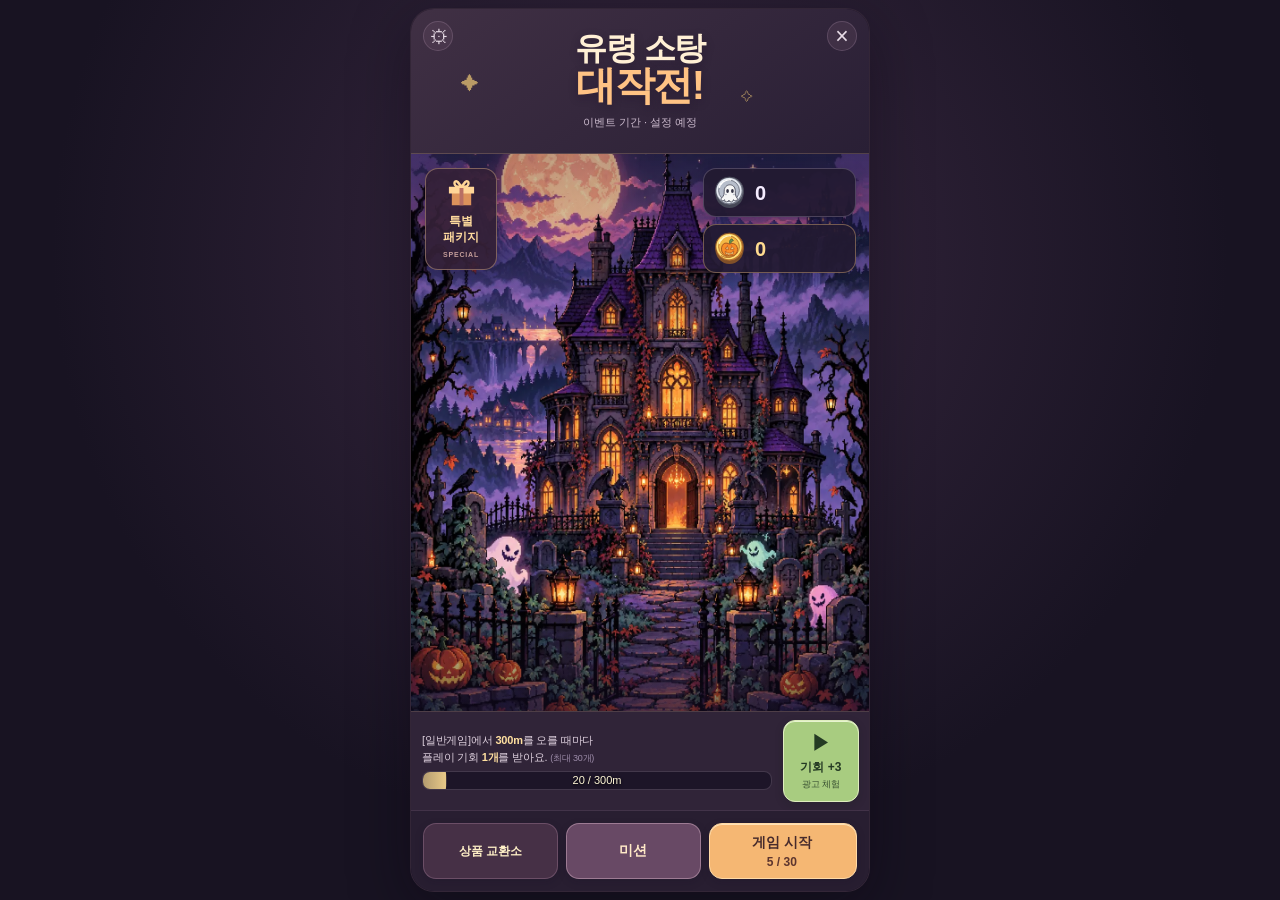
==== commit 8e5eda63: "Remove prototype setting range and step restrictions" ====
--- a/site/index.html
+++ b/site/index.html
@@ -66,5 +66,5 @@
 <div class="event-dialog-actions"><button class="event-action secondary" id="result-home">뒤로</button><button class="event-action" id="result-retry">재도전<span id="result-tickets">(0/30)</span></button></div>
 </div></dialog>
 <dialog id="info-dialog" aria-labelledby="info-title"><small id="info-eyebrow">HALLOWEEN EVENT</small><h2 id="info-title"></h2><p id="info-copy"></p><button class="primary" id="info-action" hidden></button><button class="quiet" data-close="info-dialog">닫기</button></dialog>
-<dialog id="settings-dialog" aria-labelledby="settings-title"><div class="dialog-heading"><h2 id="settings-title">프로토타입 설정</h2><button class="icon-button" data-close="settings-dialog" aria-label="설정 닫기">×</button></div><p>밸런스는 다음 판부터 적용돼요.</p><form id="settings-form"><label>시작 시간 <input id="setting-duration" type="number" min="15" max="120" step="5" required></label><label>헛발 1회당 감소 시간 (초) <input id="setting-miss-penalty" type="number" min="0" max="5" step="0.1" required></label><label>기본 시간 회복 (%) <input id="setting-recovery-percent" type="number" min="0" max="30" step="1" required></label><label>한 판 총 회복 한도 (초) <input id="setting-recovery-limit" type="number" min="0" max="300" step="5" required></label><label>유령 등장 간격 <input id="setting-spawn" type="number" min="0.15" max="2" step="0.01" required></label><label>황금 등장 간격 <input id="setting-gold-interval" type="number" min="1" max="30" step="0.5" required></label><label>웨이브당 황금 한도 <input id="setting-gold-limit" type="number" min="1" max="10" step="1" required></label><button class="primary" type="submit">적용하기</button></form><button class="quiet" id="demo-credit">강화·교환 체험용 코인 +100</button><button class="quiet" id="reset-records">최고 기록 초기화</button><button class="quiet" id="defaults">밸런스 기본값 복원</button><p id="settings-status" role="status" class="status"></p></dialog>
-<noscript>JavaScript를 켜면 게임을 플레이할 수 있어요.</noscript><script type="module" src="app.mjs?v=20261012-play-controls"></script></body></html>
+<dialog id="settings-dialog" aria-labelledby="settings-title"><div class="dialog-heading"><h2 id="settings-title">프로토타입 설정</h2><button class="icon-button" data-close="settings-dialog" aria-label="설정 닫기">×</button></div><p>범위 제한 없이 입력하세요. 다음 판부터 적용돼요.</p><form id="settings-form"><label>시작 시간 <input id="setting-duration" type="number" step="any" required></label><label>헛발 1회당 감소 시간 (초) <input id="setting-miss-penalty" type="number" step="any" required></label><label>기본 시간 회복 (%) <input id="setting-recovery-percent" type="number" step="any" required></label><label>한 판 총 회복 한도 (초) <input id="setting-recovery-limit" type="number" step="any" required></label><label>유령 등장 간격 <input id="setting-spawn" type="number" step="any" required></label><label>황금 등장 간격 <input id="setting-gold-interval" type="number" step="any" required></label><label>웨이브당 황금 한도 <input id="setting-gold-limit" type="number" step="any" required></label><button class="primary" type="submit">적용하기</button></form><button class="quiet" id="demo-credit">강화·교환 체험용 코인 +100</button><button class="quiet" id="reset-records">최고 기록 초기화</button><button class="quiet" id="defaults">밸런스 기본값 복원</button><p id="settings-status" role="status" class="status"></p></dialog>
+<noscript>JavaScript를 켜면 게임을 플레이할 수 있어요.</noscript><script type="module" src="app.mjs?v=20261012-open-settings"></script></body></html>
